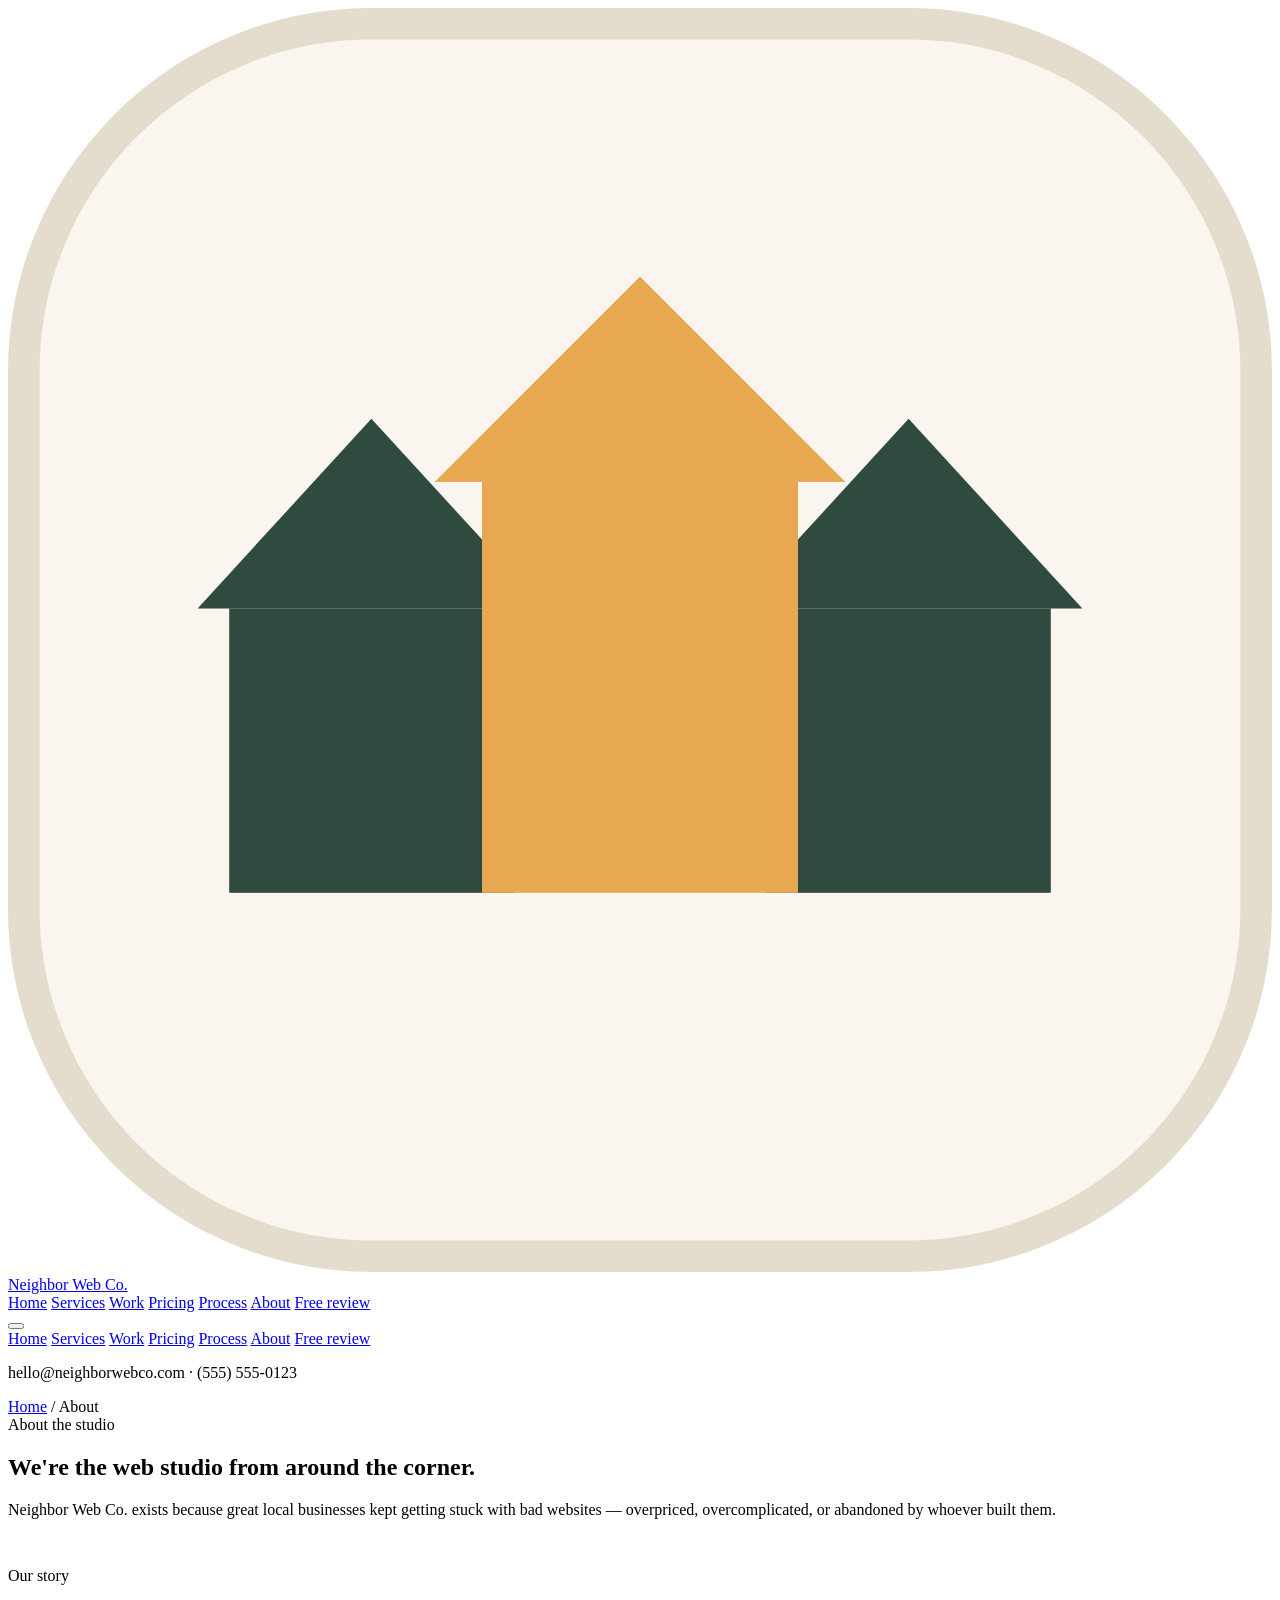
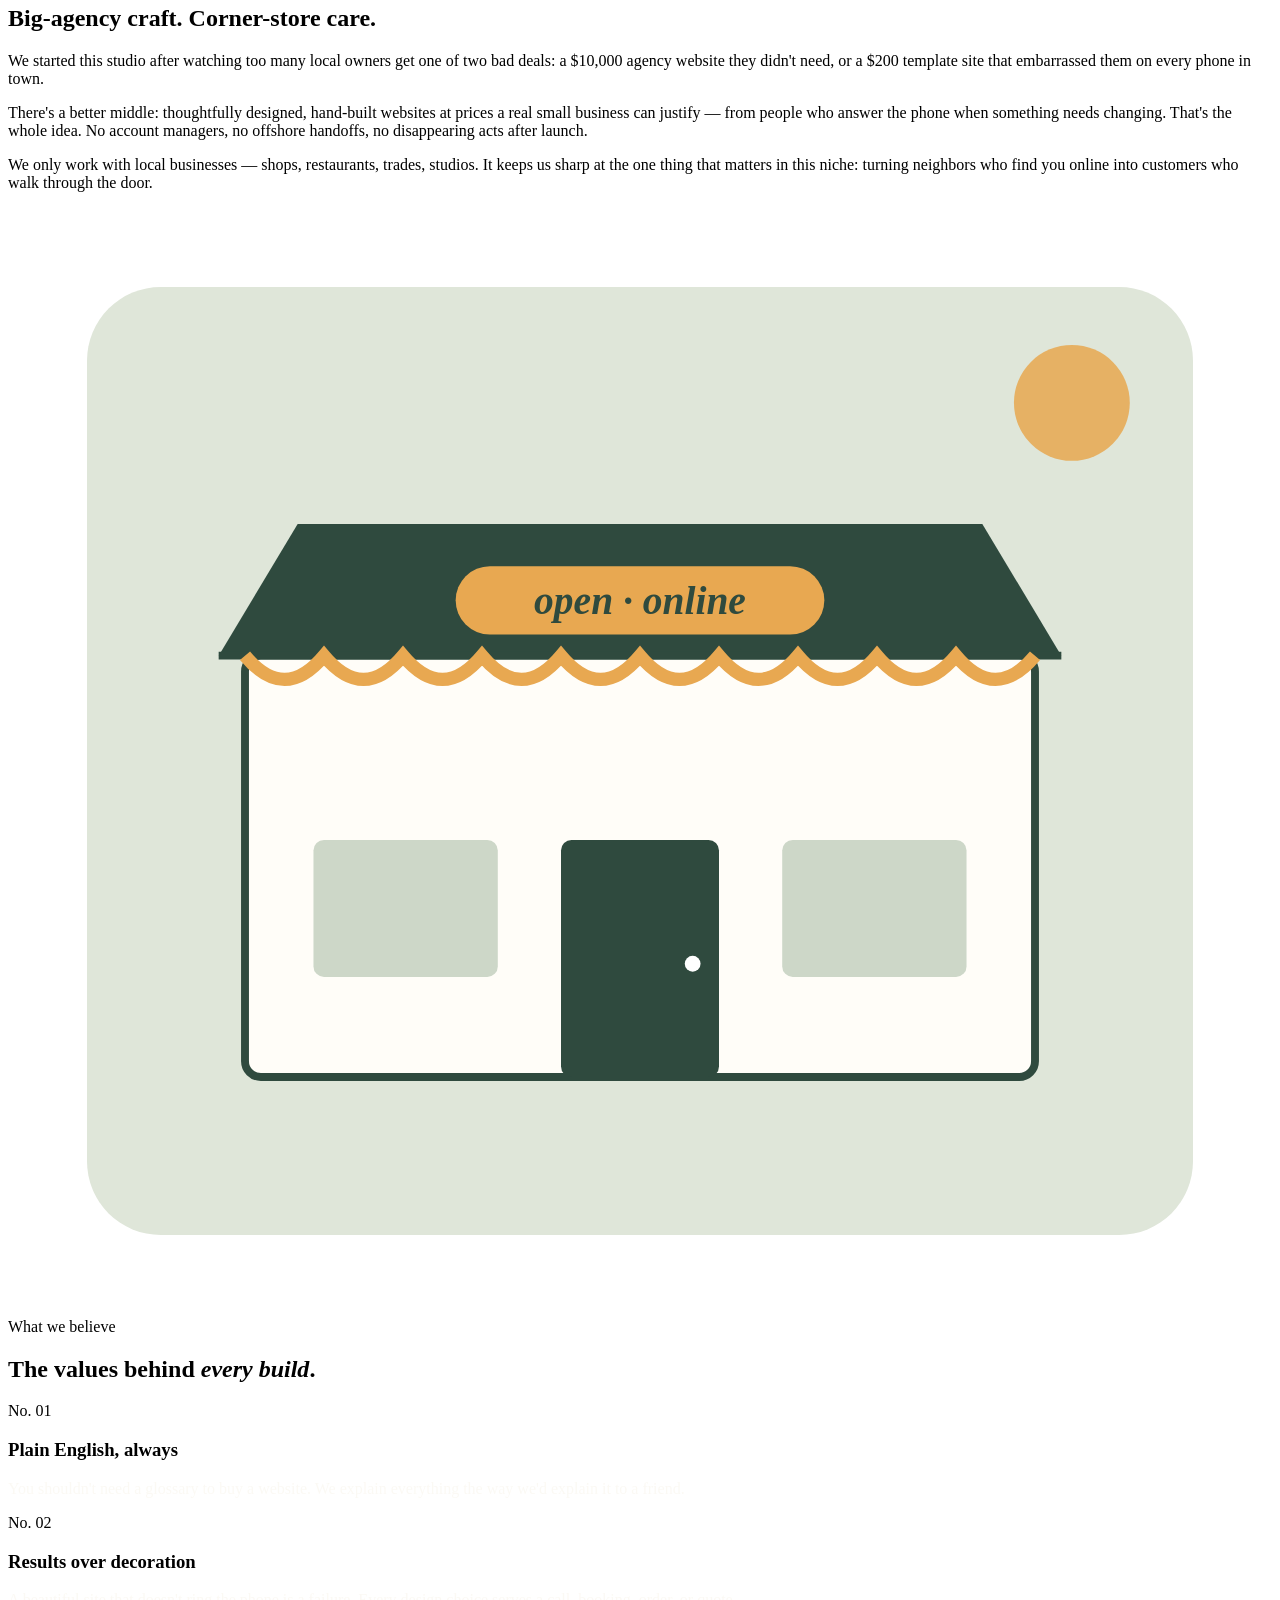
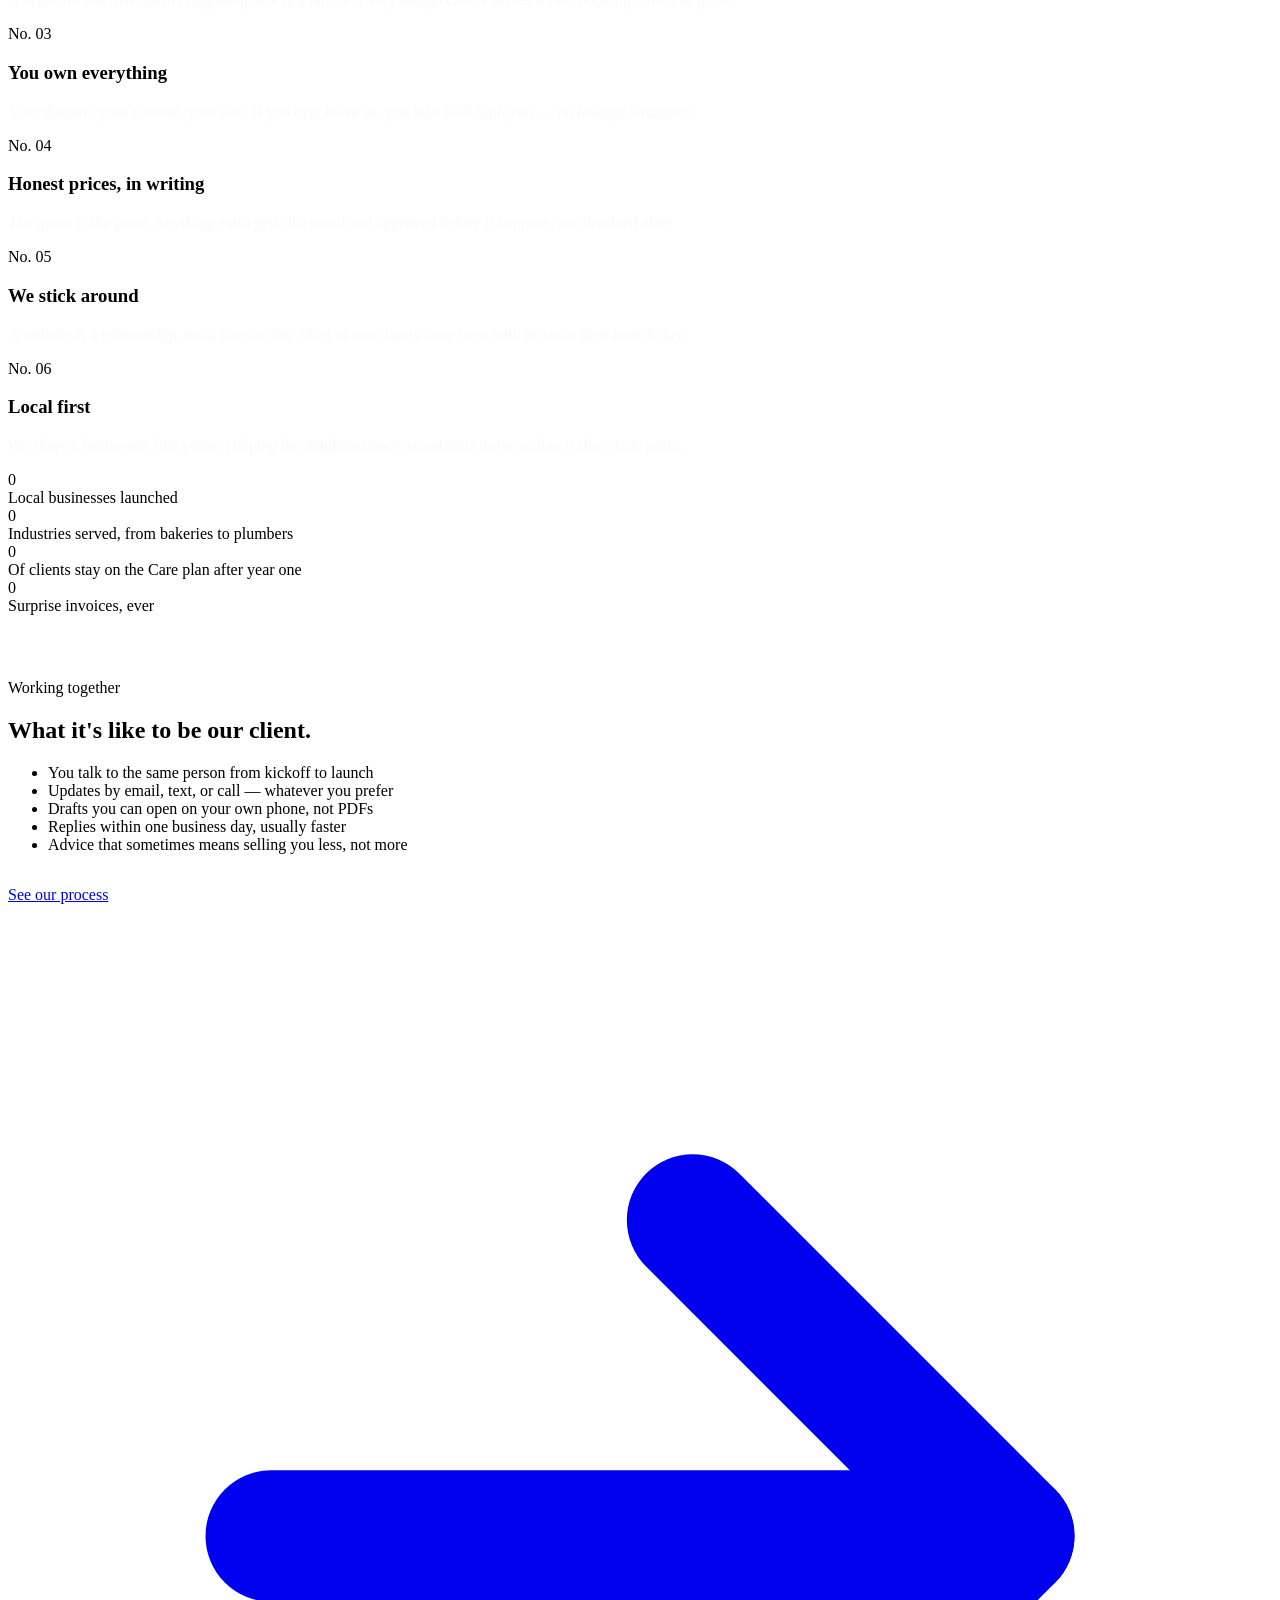
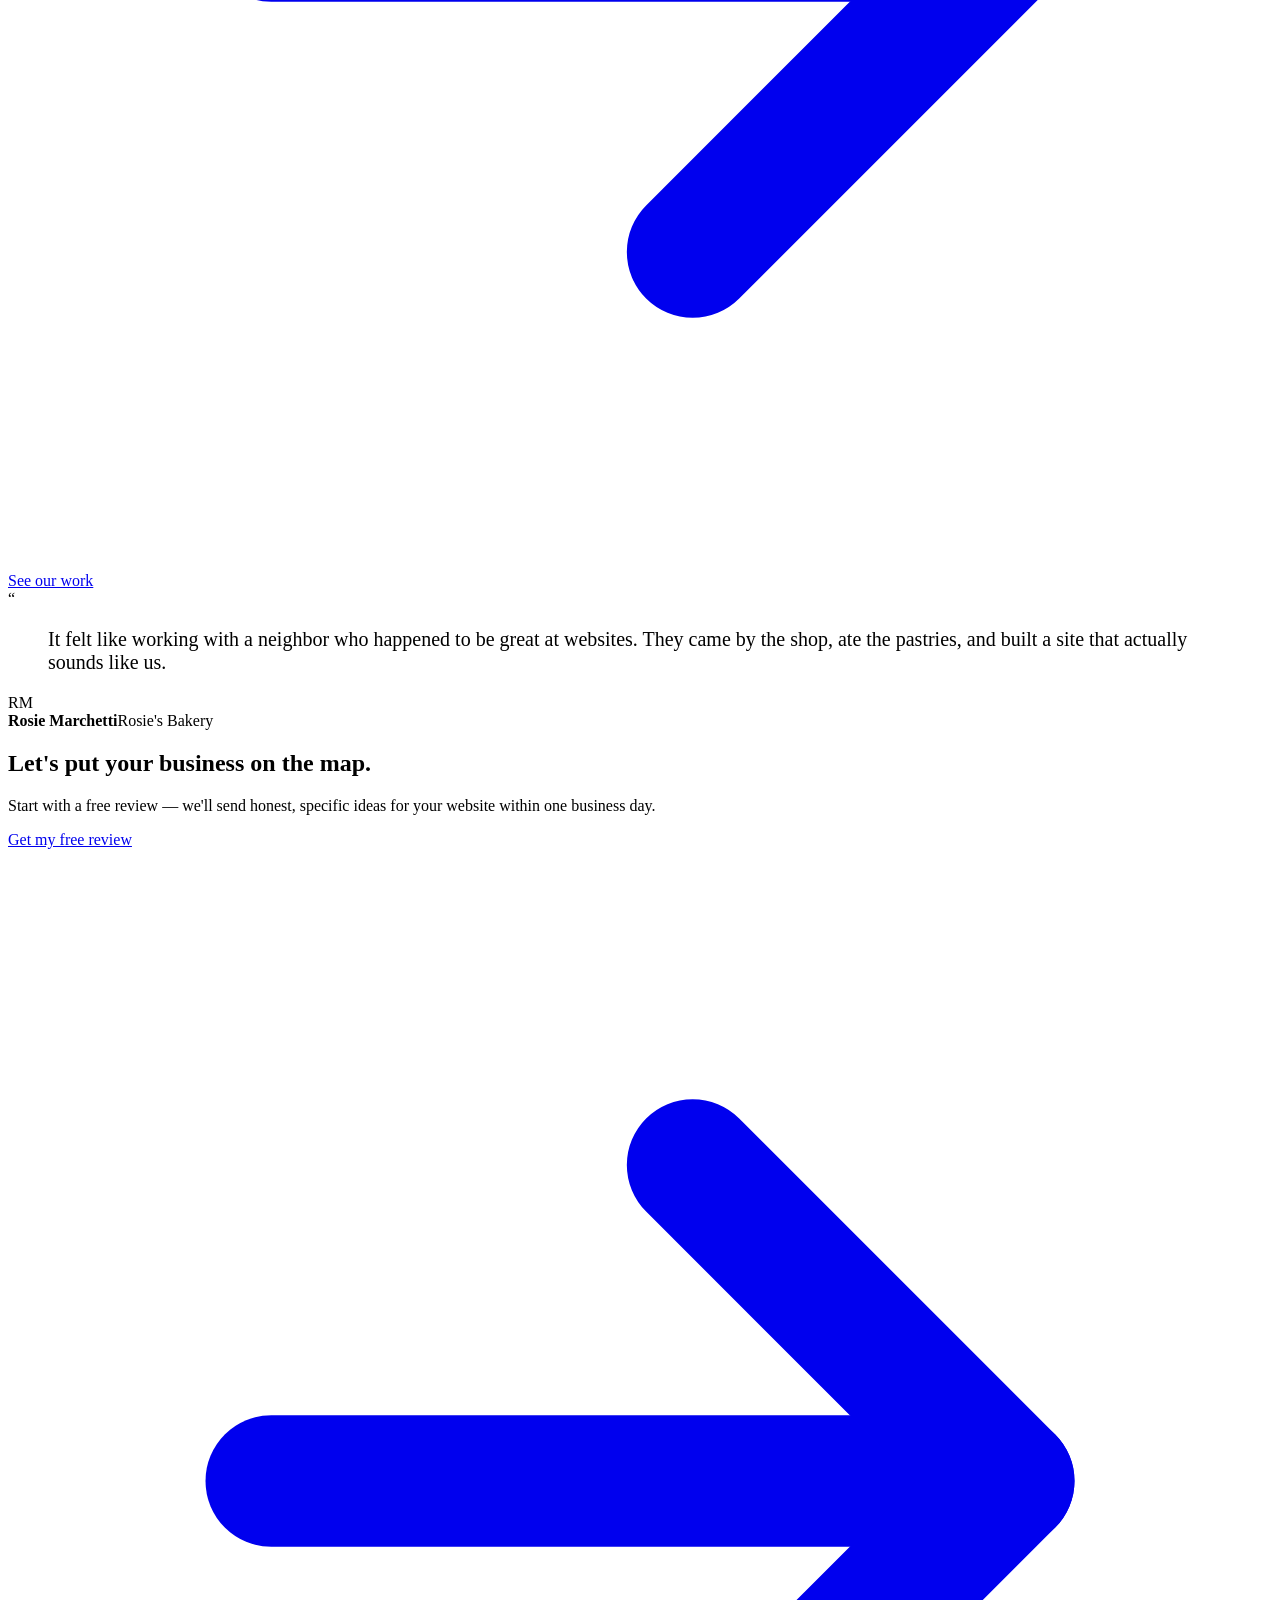
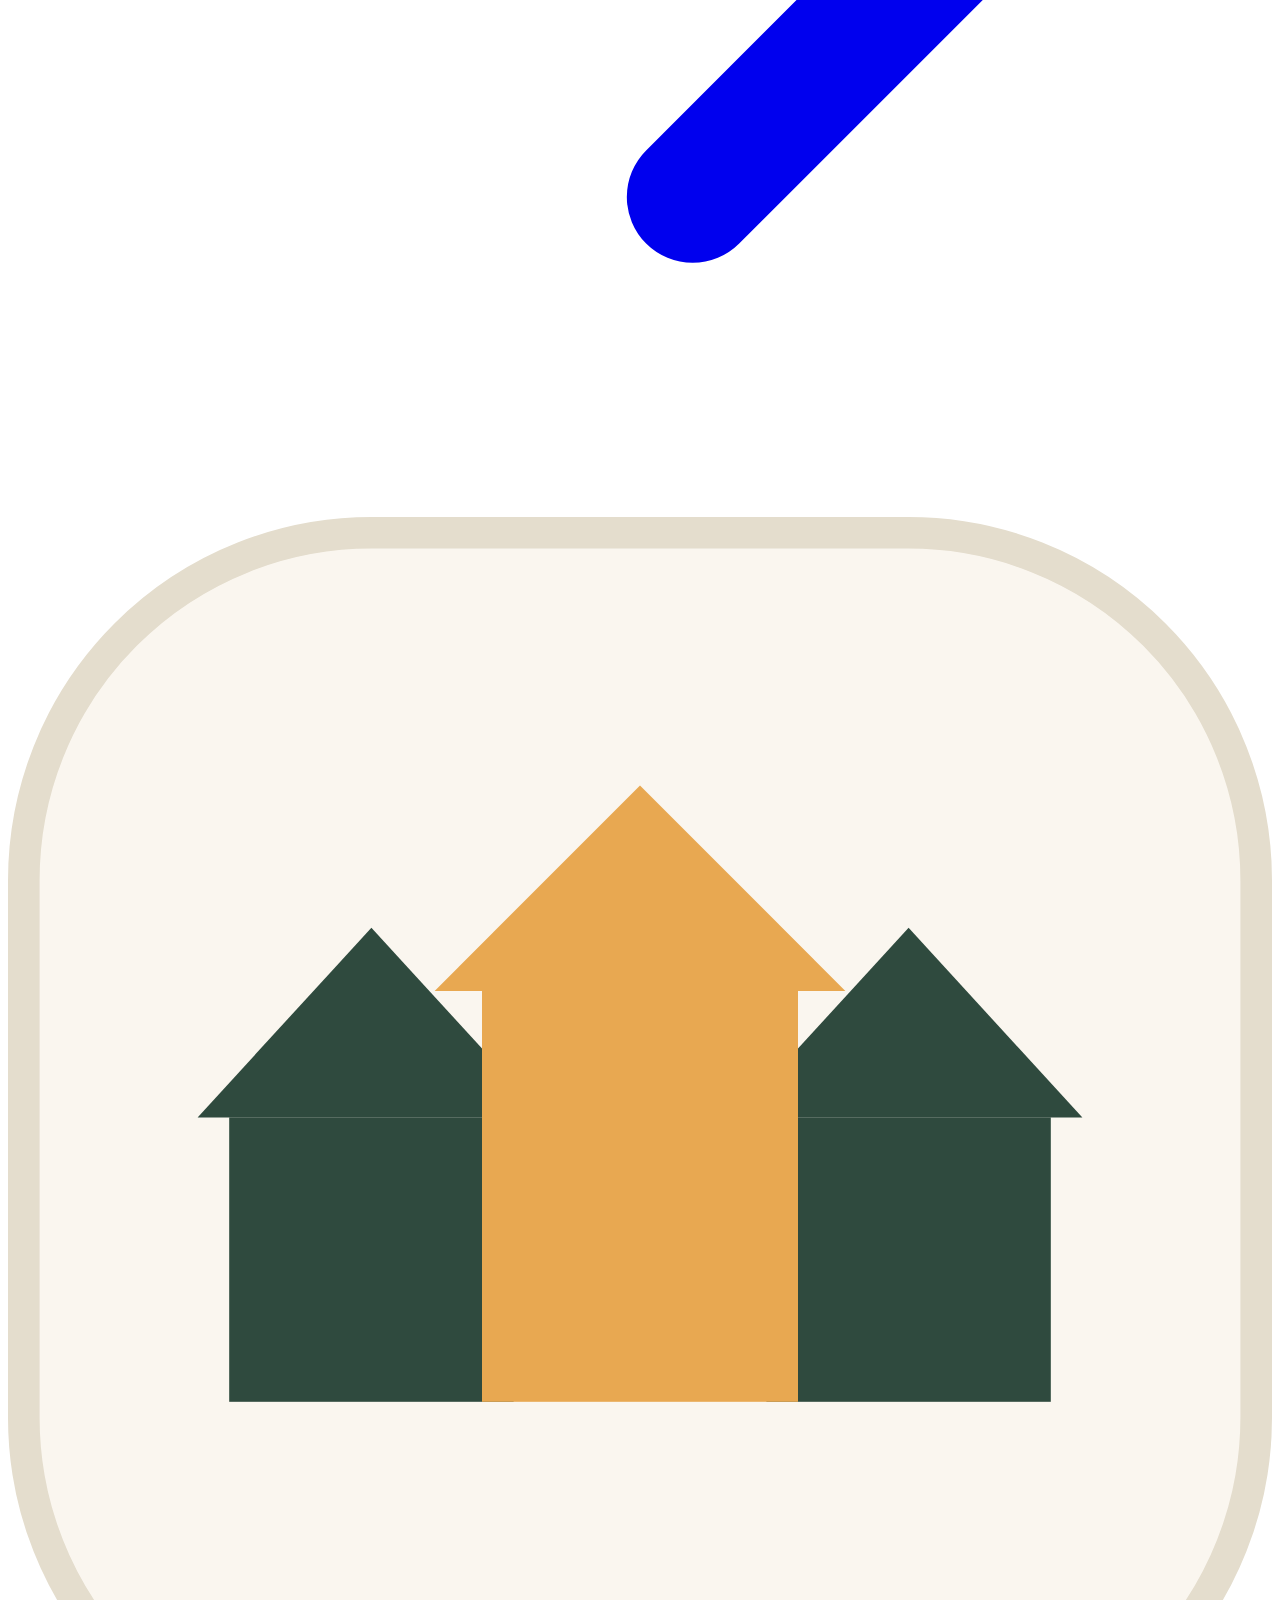
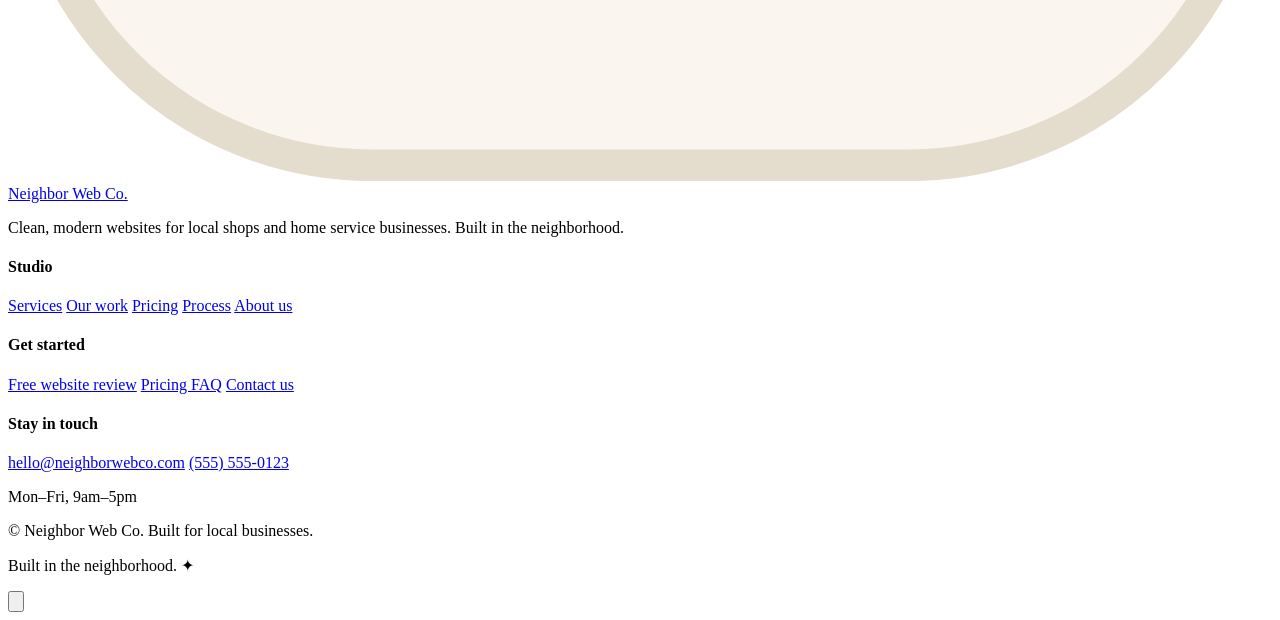
==== about.html @ a0de5553 "Add files via upload" ====
<!DOCTYPE html>
<html lang="en">
<head>
  <meta charset="UTF-8" />
  <meta name="viewport" content="width=device-width, initial-scale=1.0" />
  <title>About — Neighbor Web Co. | A Small Studio for Local Business</title>
  <meta name="description" content="Neighbor Web Co. is a small web studio that builds websites exclusively for local businesses. Meet the studio and the values behind the work." />
  <link rel="canonical" href="https://neighborwebco.com/about" />

  <link rel="preconnect" href="https://fonts.googleapis.com" />
  <link rel="preconnect" href="https://fonts.gstatic.com" crossorigin />
  <link href="https://fonts.googleapis.com/css2?family=Fraunces:ital,opsz,wght@0,9..144,400..700;1,9..144,400..700&family=Inter:wght@400;500;600;700&display=swap" rel="stylesheet" />
  <link rel="stylesheet" href="css/styles.css" />
  <link rel="icon" href="data:image/svg+xml,%3Csvg xmlns='http://www.w3.org/2000/svg' viewBox='0 0 32 32'%3E%3Crect width='32' height='32' rx='8' fill='%23425c50'/%3E%3Cpath d='M8 20 L8 14 L12 11 L16 14 L16 20 Z M16 20 L16 12 L20 9 L24 12 L24 20 Z' fill='none' stroke='%23faf6ef' stroke-width='1.8' stroke-linejoin='round'/%3E%3C/svg%3E" />
</head>
<body>
  <div class="progress-bar" id="progressBar" aria-hidden="true"></div>

  <header class="site-header" id="siteHeader">
    <div class="container nav-inner">
      <a href="index.html" class="brand" aria-label="Neighbor Web Co. home">
        <span class="brand-mark" aria-hidden="true"><svg viewBox="0 0 40 40" xmlns="http://www.w3.org/2000/svg"><rect x="0.5" y="0.5" width="39" height="39" rx="11" fill="#faf6ef" stroke="#e4ddcd"/><path d="M6 19 L11.5 13 L17 19 Z" fill="#2f4a3e"/><rect x="7" y="19" width="9" height="9" fill="#2f4a3e"/><path d="M23 19 L28.5 13 L34 19 Z" fill="#2f4a3e"/><rect x="24" y="19" width="9" height="9" fill="#2f4a3e"/><path d="M13.5 15 L20 8.5 L26.5 15 Z" fill="#e8a851"/><rect x="15" y="15" width="10" height="13" fill="#e8a851"/></svg></span>
        <span class="brand-name">Neighbor Web Co.</span>
      </a>
      <nav class="primary-nav" aria-label="Primary">
        <a href="index.html">Home</a>
        <a href="services.html">Services</a>
        <a href="work.html">Work</a>
        <a href="pricing.html">Pricing</a>
        <a href="process.html">Process</a>
        <a href="about.html" aria-current="page">About</a>
        <a href="contact.html" class="nav-cta">Free review</a>
      </nav>
      <button class="nav-toggle" id="navToggle" aria-expanded="false" aria-controls="mobileMenu" aria-label="Open menu">
        <span></span><span></span><span></span>
      </button>
    </div>
  </header>
  <div class="mobile-menu" id="mobileMenu">
    <a href="index.html">Home</a>
    <a href="services.html">Services</a>
    <a href="work.html">Work</a>
    <a href="pricing.html">Pricing</a>
    <a href="process.html">Process</a>
    <a href="about.html" aria-current="page">About</a>
    <a href="contact.html">Free review</a>
    <p class="menu-contact">hello@neighborwebco.com · (555) 555-0123</p>
  </div>

  <main>
    <section class="page-hero">
      <div class="hero-bg" aria-hidden="true">
        <div class="hero-blob hero-blob-1"></div>
        <div class="hero-blob hero-blob-2"></div>
      </div>
      <div class="container">
        <nav class="breadcrumb" aria-label="Breadcrumb"><a href="index.html">Home</a> <span>/</span> <span>About</span></nav>
        <span class="eyebrow"><span class="dot"></span> About the studio</span>
        <h1>We're the web studio <span class="accent-text">from around the corner</span>.</h1>
        <p class="lede">Neighbor Web Co. exists because great local businesses kept getting stuck with bad websites — overpriced, overcomplicated, or abandoned by whoever built them.</p>
      </div>
    </section>

    <!-- ===================== STORY ===================== -->
    <section class="section" style="padding-top: 2rem;">
      <div class="container split">
        <div data-reveal="left">
          <span class="eyebrow">Our story</span>
          <h2>Big-agency craft. <span class="accent-text">Corner-store care.</span></h2>
          <p class="lede" style="margin-top: 1rem;">We started this studio after watching too many local owners get one of two bad deals: a $10,000 agency website they didn't need, or a $200 template site that embarrassed them on every phone in town.</p>
          <p style="margin-top: 1rem; color: var(--ink-soft);">There's a better middle: thoughtfully designed, hand-built websites at prices a real small business can justify — from people who answer the phone when something needs changing. That's the whole idea. No account managers, no offshore handoffs, no disappearing acts after launch.</p>
          <p style="margin-top: 1rem; color: var(--ink-soft);">We only work with local businesses — shops, restaurants, trades, studios. It keeps us sharp at the one thing that matters in this niche: turning neighbors who find you online into customers who walk through the door.</p>
        </div>
        <div class="split-visual plain" data-reveal="right" aria-hidden="true">
          <svg viewBox="0 0 480 420" xmlns="http://www.w3.org/2000/svg">
            <rect x="30" y="30" width="420" height="360" rx="28" fill="#dfe6d9"/>
            <!-- storefront -->
            <rect x="90" y="170" width="300" height="160" rx="6" fill="#fffdf8" stroke="#2f4a3e" stroke-width="3"/>
            <path d="M80 170 L110 120 L370 120 L400 170 Z" fill="#2f4a3e"/>
            <path d="M80 170 L400 170" stroke="#2f4a3e" stroke-width="3"/>
            <!-- awning scallops -->
            <path d="M90 170 q15 18 30 0 q15 18 30 0 q15 18 30 0 q15 18 30 0 q15 18 30 0 q15 18 30 0 q15 18 30 0 q15 18 30 0 q15 18 30 0 q15 18 30 0" fill="none" stroke="#e8a851" stroke-width="5"/>
            <!-- door + windows -->
            <rect x="210" y="240" width="60" height="90" rx="4" fill="#2f4a3e"/>
            <circle cx="260" cy="287" r="3" fill="#ffffff"/>
            <rect x="116" y="240" width="70" height="52" rx="4" fill="#cdd7c8"/>
            <rect x="294" y="240" width="70" height="52" rx="4" fill="#cdd7c8"/>
            <!-- sign -->
            <rect x="170" y="136" width="140" height="26" rx="13" fill="#e8a851"/>
            <text x="240" y="154" text-anchor="middle" font-family="Georgia" font-style="italic" font-weight="600" font-size="15" fill="#2f4a3e">open · online</text>
            <circle cx="404" cy="74" r="22" fill="#e8a851" opacity="0.85"/>
          </svg>
        </div>
      </div>
    </section>

    <!-- ===================== VALUES ===================== -->
    <section class="section section-dark">
      <div class="container">
        <div class="section-head" data-reveal>
          <span class="eyebrow">What we believe</span>
          <h2>The values behind <span style="color: var(--amber); font-style: italic;">every build</span>.</h2>
        </div>
        <div class="values-grid" data-reveal-stagger>
          <article class="value-card" style="background: var(--green-900); border-color: var(--green-700);">
            <div class="value-num">No. 01</div>
            <h3 style="color: var(--cream);">Plain English, always</h3>
            <p style="color: rgba(250,246,239,0.7);">You shouldn't need a glossary to buy a website. We explain everything the way we'd explain it to a friend.</p>
          </article>
          <article class="value-card" style="background: var(--green-900); border-color: var(--green-700);">
            <div class="value-num">No. 02</div>
            <h3 style="color: var(--cream);">Results over decoration</h3>
            <p style="color: rgba(250,246,239,0.7);">A beautiful site that doesn't ring the phone is a failure. Every design choice serves a call, booking, order, or quote.</p>
          </article>
          <article class="value-card" style="background: var(--green-900); border-color: var(--green-700);">
            <div class="value-num">No. 03</div>
            <h3 style="color: var(--cream);">You own everything</h3>
            <p style="color: rgba(250,246,239,0.7);">Your domain, your content, your site. If you ever leave us, you take it all with you — no hostage situations.</p>
          </article>
          <article class="value-card" style="background: var(--green-900); border-color: var(--green-700);">
            <div class="value-num">No. 04</div>
            <h3 style="color: var(--cream);">Honest prices, in writing</h3>
            <p style="color: rgba(250,246,239,0.7);">The quote is the price. Anything extra gets discussed and approved before it happens, not invoiced after.</p>
          </article>
          <article class="value-card" style="background: var(--green-900); border-color: var(--green-700);">
            <div class="value-num">No. 05</div>
            <h3 style="color: var(--cream);">We stick around</h3>
            <p style="color: rgba(250,246,239,0.7);">A website is a relationship, not a transaction. Most of our clients have been with us since their launch day.</p>
          </article>
          <article class="value-card" style="background: var(--green-900); border-color: var(--green-700);">
            <div class="value-num">No. 06</div>
            <h3 style="color: var(--cream);">Local first</h3>
            <p style="color: rgba(250,246,239,0.7);">We shop at businesses like yours. Helping the neighborhood's storefronts thrive online is the whole point.</p>
          </article>
        </div>
      </div>
    </section>

    <!-- ===================== STATS ===================== -->
    <section class="section">
      <div class="container">
        <div class="stats-grid" data-reveal-stagger>
          <div class="stat">
            <div class="stat-num" style="color: var(--green-700);"><span data-count="60" data-suffix="+">0</span></div>
            <div class="stat-label" style="color: var(--ink-soft);">Local businesses launched</div>
          </div>
          <div class="stat">
            <div class="stat-num" style="color: var(--green-700);"><span data-count="12" data-suffix="">0</span></div>
            <div class="stat-label" style="color: var(--ink-soft);">Industries served, from bakeries to plumbers</div>
          </div>
          <div class="stat">
            <div class="stat-num" style="color: var(--green-700);"><span data-count="93" data-suffix="%">0</span></div>
            <div class="stat-label" style="color: var(--ink-soft);">Of clients stay on the Care plan after year one</div>
          </div>
          <div class="stat">
            <div class="stat-num" style="color: var(--green-700);"><span data-count="0" data-suffix="">0</span></div>
            <div class="stat-label" style="color: var(--ink-soft);">Surprise invoices, ever</div>
          </div>
        </div>
      </div>
    </section>

    <!-- ===================== HOW WE WORK ===================== -->
    <section class="section" style="background: var(--cream); padding-top: 4rem;">
      <div class="container split">
        <div data-reveal="left">
          <span class="eyebrow">Working together</span>
          <h2>What it's like to be <span class="accent-text">our client</span>.</h2>
          <ul class="checklist">
            <li><span class="check" aria-hidden="true"></span>You talk to the same person from kickoff to launch</li>
            <li><span class="check" aria-hidden="true"></span>Updates by email, text, or call — whatever you prefer</li>
            <li><span class="check" aria-hidden="true"></span>Drafts you can open on your own phone, not PDFs</li>
            <li><span class="check" aria-hidden="true"></span>Replies within one business day, usually faster</li>
            <li><span class="check" aria-hidden="true"></span>Advice that sometimes means selling you less, not more</li>
          </ul>
          <div class="cta-row" style="margin-top: 2rem;">
            <a href="process.html" class="btn btn-secondary">See our process
              <svg viewBox="0 0 24 24" fill="none" stroke="currentColor" stroke-width="2.5" stroke-linecap="round" stroke-linejoin="round"><path d="M5 12h14"/><path d="m13 6 6 6-6 6"/></svg>
            </a>
            <a href="work.html" class="btn btn-primary">See our work</a>
          </div>
        </div>
        <div data-reveal="right">
          <div class="testimonial-card" style="text-align: left;">
            <span class="quote-mark" aria-hidden="true">&ldquo;</span>
            <blockquote style="font-size: 1.25rem;">It felt like working with a neighbor who happened to be great at websites. They came by the shop, ate the pastries, and built a site that actually sounds like us.</blockquote>
            <div class="attrib" style="justify-content: flex-start;">
              <span class="avatar" style="background: var(--terracotta);">RM</span>
              <div class="who"><strong>Rosie Marchetti</strong><span>Rosie's Bakery</span></div>
            </div>
          </div>
        </div>
      </div>
    </section>

    <section class="section">
      <div class="container">
        <div class="cta-band" data-reveal>
          <h2>Let's put your business on the map.</h2>
          <p>Start with a free review — we'll send honest, specific ideas for your website within one business day.</p>
          <div class="cta-row">
            <a href="contact.html" class="btn btn-amber">Get my free review
              <svg viewBox="0 0 24 24" fill="none" stroke="currentColor" stroke-width="2.5" stroke-linecap="round" stroke-linejoin="round"><path d="M5 12h14"/><path d="m13 6 6 6-6 6"/></svg>
            </a>
          </div>
        </div>
      </div>
    </section>
  </main>

  <footer class="site-footer">
    <div class="container footer-grid">
      <div class="footer-brand">
        <a href="index.html" class="brand" aria-label="Neighbor Web Co. home">
          <span class="brand-mark" aria-hidden="true"><svg viewBox="0 0 40 40" xmlns="http://www.w3.org/2000/svg"><rect x="0.5" y="0.5" width="39" height="39" rx="11" fill="#faf6ef" stroke="#e4ddcd"/><path d="M6 19 L11.5 13 L17 19 Z" fill="#2f4a3e"/><rect x="7" y="19" width="9" height="9" fill="#2f4a3e"/><path d="M23 19 L28.5 13 L34 19 Z" fill="#2f4a3e"/><rect x="24" y="19" width="9" height="9" fill="#2f4a3e"/><path d="M13.5 15 L20 8.5 L26.5 15 Z" fill="#e8a851"/><rect x="15" y="15" width="10" height="13" fill="#e8a851"/></svg></span>
          <span class="brand-name">Neighbor Web Co.</span>
        </a>
        <p class="footer-desc">Clean, modern websites for local shops and home service businesses. Built in the neighborhood.</p>
      </div>
      <div class="footer-col">
        <h4>Studio</h4>
        <a href="services.html">Services</a>
        <a href="work.html">Our work</a>
        <a href="pricing.html">Pricing</a>
        <a href="process.html">Process</a>
        <a href="about.html">About us</a>
      </div>
      <div class="footer-col">
        <h4>Get started</h4>
        <a href="contact.html">Free website review</a>
        <a href="pricing.html#faq">Pricing FAQ</a>
        <a href="contact.html">Contact us</a>
      </div>
      <div class="footer-col">
        <h4>Stay in touch</h4>
        <a href="mailto:hello@neighborwebco.com">hello@neighborwebco.com</a>
        <a href="tel:+15555550123">(555) 555-0123</a>
        <p class="footer-tiny">Mon–Fri, 9am–5pm</p>
      </div>
    </div>
    <div class="container footer-bottom">
      <p>&copy; <span data-year></span> Neighbor Web Co. Built for local businesses.</p>
      <p>Built in the neighborhood. ✦</p>
    </div>
  </footer>

  <button class="back-to-top" id="backToTop" aria-label="Back to top">
    <svg viewBox="0 0 24 24" fill="none" stroke="currentColor" stroke-width="2.5" stroke-linecap="round" stroke-linejoin="round"><path d="M12 19V5"/><path d="m5 12 7-7 7 7"/></svg>
  </button>

  <script src="js/main.js" defer></script>
</body>
</html>
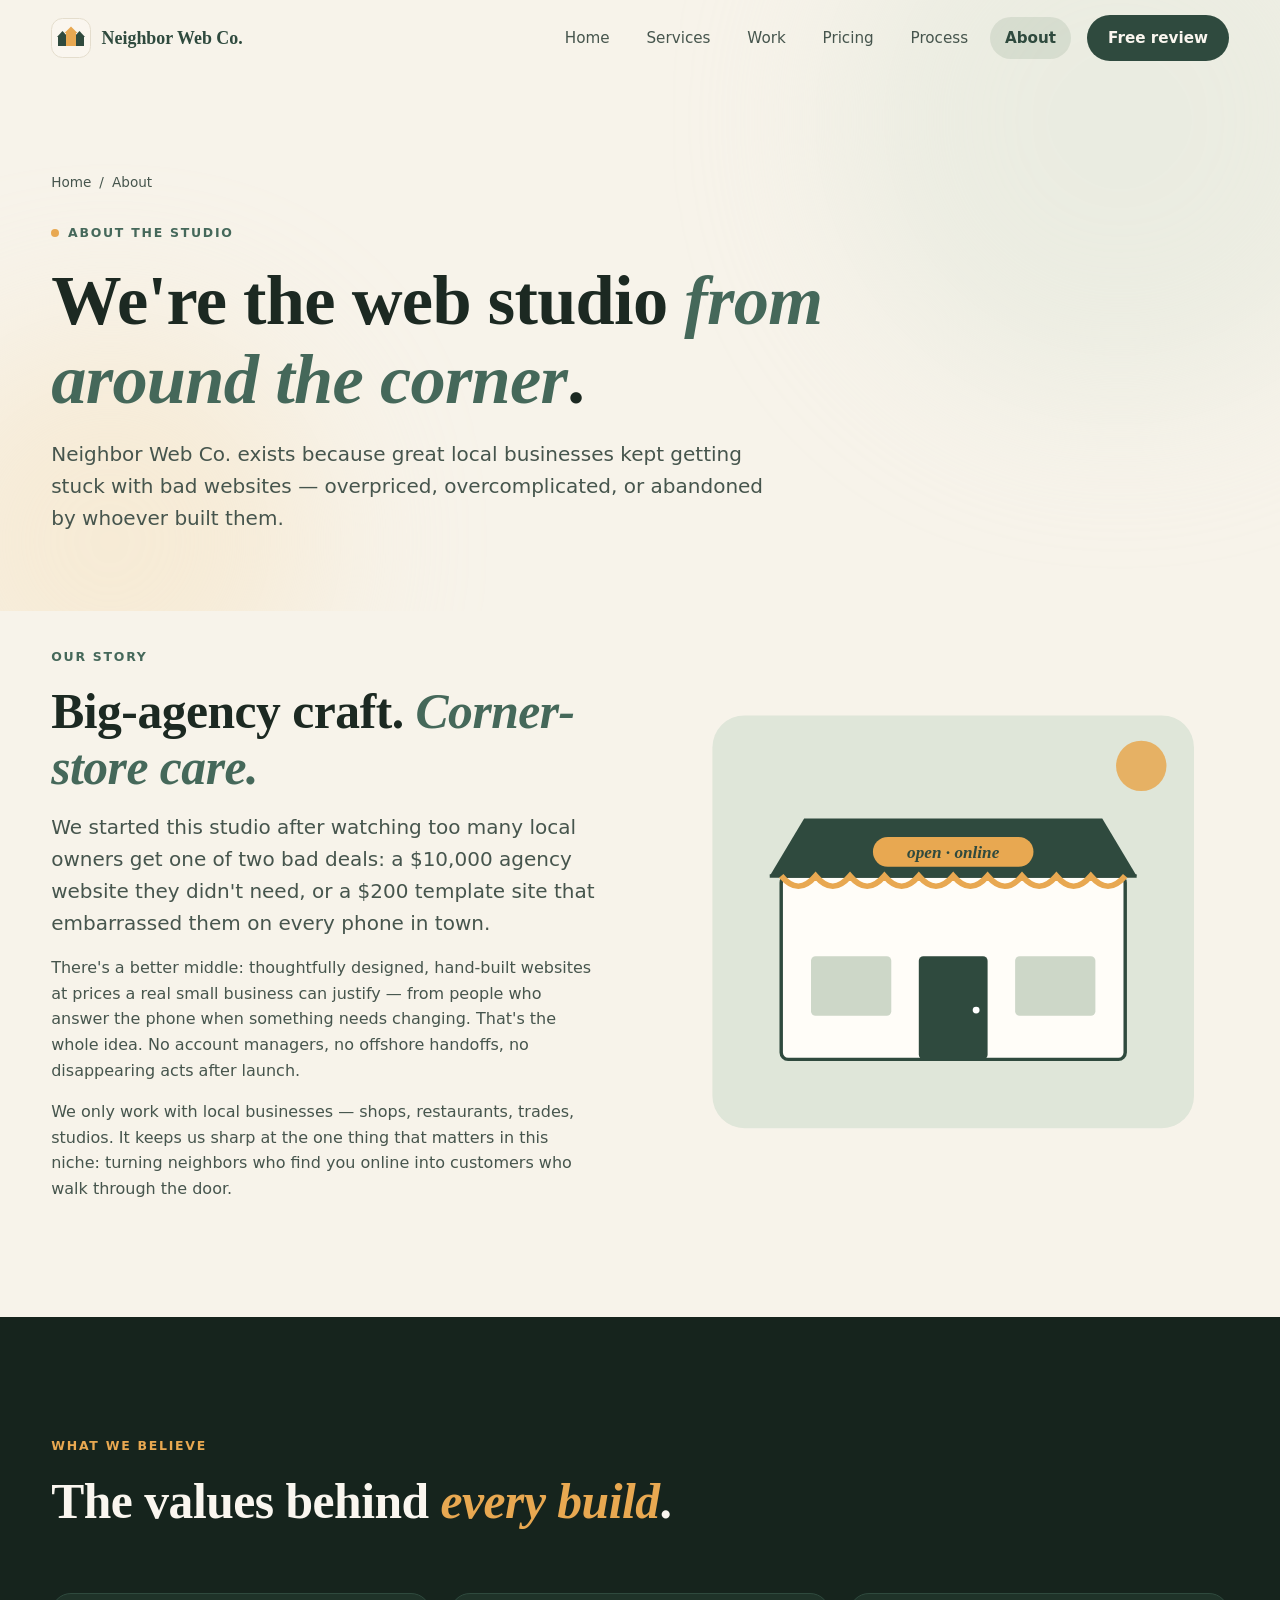
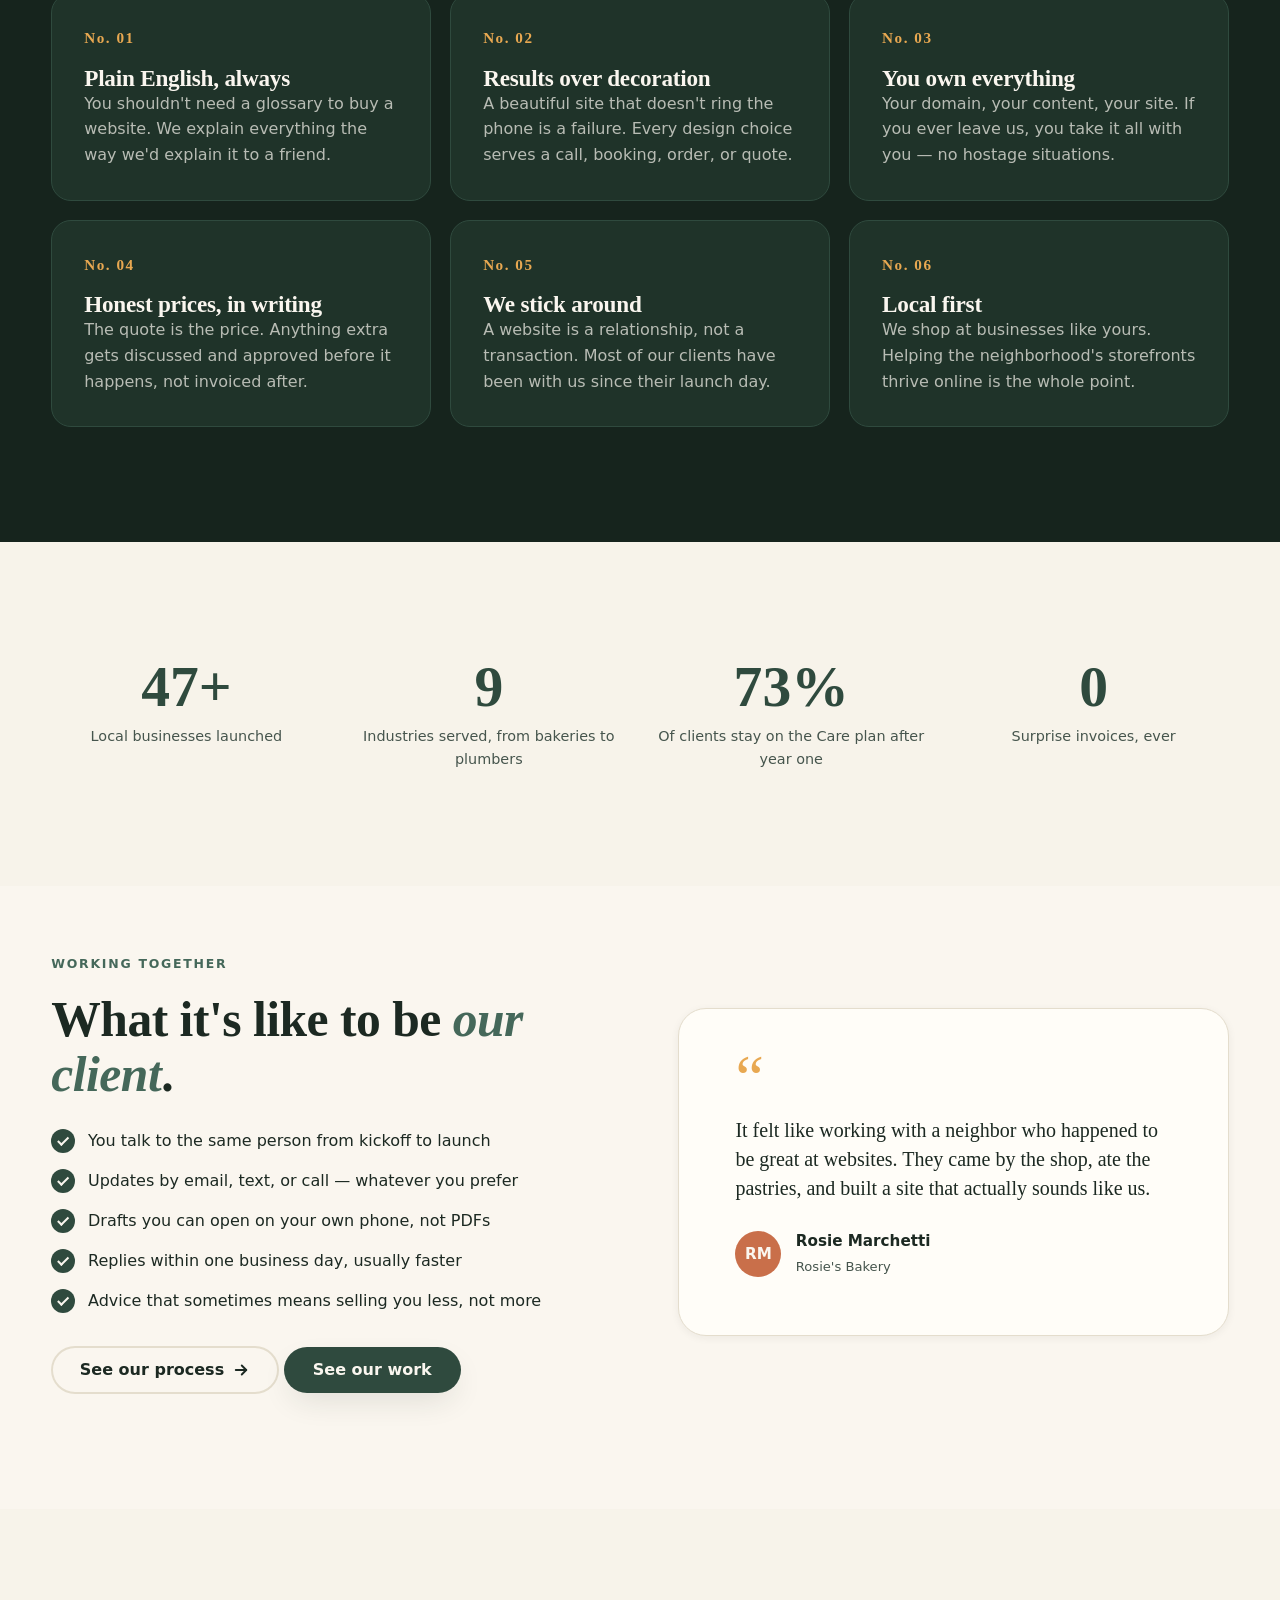
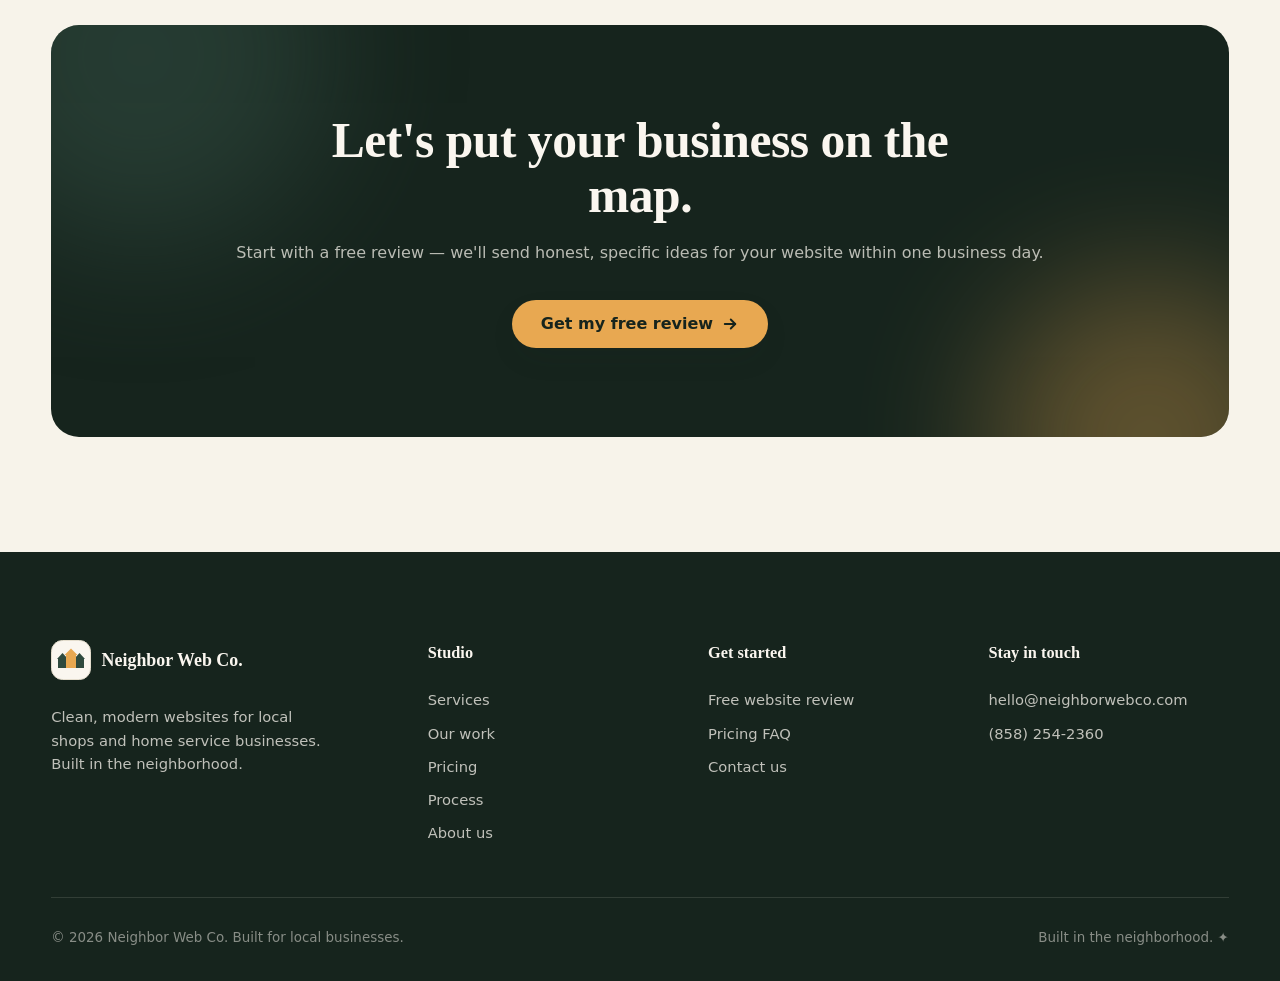
==== commit 14b828bc: "Footer Edits" ====
--- a/about.html
+++ b/about.html
@@ -44,7 +44,7 @@
     <a href="process.html">Process</a>
     <a href="about.html" aria-current="page">About</a>
     <a href="contact.html">Free review</a>
-    <p class="menu-contact">hello@neighborwebco.com · (555) 555-0123</p>
+    <p class="menu-contact">hello@neighborwebco.com · (858) 254-2360</p>
   </div>
 
   <main>
@@ -234,8 +234,8 @@
       <div class="footer-col">
         <h4>Stay in touch</h4>
         <a href="mailto:hello@neighborwebco.com">hello@neighborwebco.com</a>
-        <a href="tel:+15555550123">(555) 555-0123</a>
-        <p class="footer-tiny">Mon–Fri, 9am–5pm</p>
+        <a href="tel:+18582542360">(858) 254-2360</a>
+        
       </div>
     </div>
     <div class="container footer-bottom">
--- a/css/styles.css
+++ b/css/styles.css
@@ -0,0 +1,736 @@
+/* ============================================================
+   NEIGHBOR WEB CO. — v2 Design System
+   Fonts: Fraunces (display) + Inter (body)
+   ============================================================ */
+
+/* ---------- Reset ---------- */
+*, *::before, *::after { box-sizing: border-box; margin: 0; padding: 0; }
+html { scroll-behavior: smooth; }
+body {
+  font-family: "Inter", system-ui, -apple-system, sans-serif;
+  font-size: 16px;
+  line-height: 1.6;
+  color: var(--ink);
+  background: var(--paper);
+  -webkit-font-smoothing: antialiased;
+  overflow-x: hidden;
+}
+img, svg { display: block; max-width: 100%; }
+a { color: inherit; text-decoration: none; }
+ul, ol { list-style: none; }
+button { font: inherit; cursor: pointer; border: none; background: none; color: inherit; }
+fieldset { border: none; min-width: 0; }
+input, textarea, select { font: inherit; color: inherit; }
+
+/* ---------- Tokens ---------- */
+:root {
+  --ink: #1c2922;
+  --ink-soft: #46554d;
+  --paper: #f7f3ea;
+  --surface: #fffdf8;
+  --line: #e4ddcd;
+
+  --green-950: #16241d;
+  --green-900: #1f3329;
+  --green-700: #2f4a3e;
+  --green-500: #45685a;
+  --sage: #7d9479;
+  --sage-soft: #dfe6d9;
+
+  --amber: #e8a851;
+  --amber-soft: #f6e3c2;
+  --terracotta: #c96f4a;
+  --terracotta-soft: #f2d8cb;
+  --cream: #faf6ef;
+
+  --radius-sm: 12px;
+  --radius-md: 20px;
+  --radius-lg: 28px;
+  --radius-pill: 999px;
+
+  --shadow-sm: 0 2px 8px rgba(28, 41, 34, 0.06);
+  --shadow-md: 0 12px 32px -8px rgba(28, 41, 34, 0.14);
+  --shadow-lg: 0 24px 64px -16px rgba(28, 41, 34, 0.22);
+
+  --font-display: "Fraunces", Georgia, serif;
+  --ease-spring: cubic-bezier(0.22, 1, 0.36, 1);
+  --header-h: 76px;
+}
+
+::selection { background: var(--amber); color: var(--green-950); }
+
+/* ---------- Typography ---------- */
+h1, h2, h3, .display {
+  font-family: var(--font-display);
+  font-weight: 600;
+  line-height: 1.12;
+  letter-spacing: -0.01em;
+  color: var(--ink);
+}
+h1 { font-size: clamp(2.6rem, 6vw, 4.4rem); }
+h2 { font-size: clamp(2rem, 4.2vw, 3.1rem); }
+h3 { font-size: clamp(1.2rem, 2vw, 1.45rem); }
+.lede { font-size: clamp(1.05rem, 1.6vw, 1.25rem); color: var(--ink-soft); max-width: 56ch; }
+
+.accent-text { color: var(--green-500); font-style: italic; }
+.accent-underline {
+  position: relative; white-space: nowrap;
+}
+.accent-underline::after {
+  content: ""; position: absolute; left: 0; right: 0; bottom: 0.04em; height: 0.32em;
+  background: var(--amber); opacity: 0.45; z-index: -1; border-radius: 4px;
+  transform: scaleX(0); transform-origin: left;
+  animation: underline-in 0.9s var(--ease-spring) 0.5s forwards;
+}
+@keyframes underline-in { to { transform: scaleX(1); } }
+
+.eyebrow {
+  display: inline-flex; align-items: center; gap: 0.55rem;
+  font-size: 0.78rem; font-weight: 700; letter-spacing: 0.14em; text-transform: uppercase;
+  color: var(--green-500); margin-bottom: 1.1rem;
+}
+.eyebrow .dot { width: 8px; height: 8px; border-radius: 50%; background: var(--amber); animation: pulse 2.4s ease infinite; }
+@keyframes pulse { 0%,100% { box-shadow: 0 0 0 0 rgba(232,168,81,.5);} 55% { box-shadow: 0 0 0 8px rgba(232,168,81,0);} }
+
+/* ---------- Layout ---------- */
+.container { width: min(1180px, 92vw); margin-inline: auto; }
+.section { padding: clamp(4.5rem, 9vw, 7.5rem) 0; position: relative; }
+.section-head { max-width: 720px; margin-bottom: clamp(2.5rem, 5vw, 4rem); }
+.section-head-center { margin-inline: auto; text-align: center; }
+.section-sub { color: var(--ink-soft); margin-top: 0.9rem; font-size: 1.08rem; }
+
+.section-dark { background: var(--green-950); }
+.section-dark h2, .section-dark h3 { color: var(--cream); }
+.section-dark .section-sub, .section-dark p { color: rgba(250, 246, 239, 0.72); }
+.section-dark .eyebrow { color: var(--amber); }
+
+/* ---------- Buttons ---------- */
+.btn {
+  display: inline-flex; align-items: center; justify-content: center; gap: 0.5rem;
+  padding: 0.95rem 1.8rem; border-radius: var(--radius-pill);
+  font-weight: 600; font-size: 1rem; line-height: 1;
+  transition: transform 0.35s var(--ease-spring), box-shadow 0.35s, background 0.25s, color 0.25s;
+  will-change: transform;
+}
+.btn svg { width: 18px; height: 18px; transition: transform 0.3s var(--ease-spring); }
+.btn:hover svg { transform: translateX(4px); }
+.btn-primary { background: var(--green-700); color: var(--cream); box-shadow: var(--shadow-md); }
+.btn-primary:hover { transform: translateY(-3px); box-shadow: var(--shadow-lg); background: var(--green-900); }
+.btn-amber { background: var(--amber); color: var(--green-950); box-shadow: var(--shadow-md); }
+.btn-amber:hover { transform: translateY(-3px); box-shadow: var(--shadow-lg); }
+.btn-secondary { background: transparent; color: var(--ink); box-shadow: inset 0 0 0 2px var(--line); }
+.btn-secondary:hover { box-shadow: inset 0 0 0 2px var(--green-500); transform: translateY(-3px); }
+.section-dark .btn-secondary { color: var(--cream); box-shadow: inset 0 0 0 2px rgba(250,246,239,0.25); }
+.section-dark .btn-secondary:hover { box-shadow: inset 0 0 0 2px var(--amber); }
+.btn.block { width: 100%; }
+
+/* ---------- Scroll progress ---------- */
+.progress-bar {
+  position: fixed; top: 0; left: 0; height: 3px; width: 100%;
+  transform-origin: left; transform: scaleX(0);
+  background: linear-gradient(90deg, var(--amber), var(--terracotta));
+  z-index: 1001;
+}
+
+/* ---------- Header ---------- */
+.site-header {
+  position: fixed; top: 0; left: 0; right: 0; z-index: 1000;
+  transition: background 0.3s, box-shadow 0.3s, transform 0.4s var(--ease-spring);
+}
+.site-header.scrolled {
+  background: rgba(247, 243, 234, 0.82);
+  backdrop-filter: blur(16px) saturate(160%);
+  -webkit-backdrop-filter: blur(16px) saturate(160%);
+  box-shadow: 0 1px 0 rgba(28,41,34,0.08);
+}
+.site-header.hidden { transform: translateY(-100%); }
+.nav-inner { display: flex; align-items: center; justify-content: space-between; height: var(--header-h); }
+
+.brand { display: inline-flex; align-items: center; gap: 0.65rem; font-family: var(--font-display); font-weight: 700; font-size: 1.12rem; color: var(--green-700); }
+.brand-mark { display: grid; place-items: center; width: 40px; height: 40px; transition: transform 0.4s var(--ease-spring); }
+.brand-mark svg { width: 40px; height: 40px; }
+.brand:hover .brand-mark { transform: rotate(-8deg) scale(1.06); }
+
+.primary-nav { display: flex; align-items: center; gap: 0.4rem; }
+.primary-nav > a {
+  position: relative; padding: 0.55rem 0.95rem; border-radius: var(--radius-pill);
+  font-weight: 500; font-size: 0.95rem; color: var(--ink-soft);
+  transition: color 0.2s, background 0.2s;
+}
+.primary-nav > a:hover { color: var(--ink); background: rgba(125, 148, 121, 0.14); }
+.primary-nav > a[aria-current="page"] { color: var(--green-700); font-weight: 600; background: rgba(125, 148, 121, 0.18); }
+.primary-nav .nav-cta {
+  margin-left: 0.6rem; background: var(--green-700); color: var(--cream) !important; font-weight: 600;
+  padding: 0.65rem 1.3rem;
+}
+.primary-nav .nav-cta:hover { background: var(--green-900); }
+
+.nav-toggle { display: none; position: relative; z-index: 1102; width: 44px; height: 44px; border-radius: 12px; flex-direction: column; align-items: center; justify-content: center; gap: 5px; }
+.nav-toggle span { display: block; width: 22px; height: 2px; background: var(--ink); border-radius: 2px; transition: transform 0.3s var(--ease-spring), opacity 0.2s; }
+.nav-toggle[aria-expanded="true"] span:nth-child(1) { transform: translateY(7px) rotate(45deg); }
+.nav-toggle[aria-expanded="true"] span:nth-child(2) { opacity: 0; }
+.nav-toggle[aria-expanded="true"] span:nth-child(3) { transform: translateY(-7px) rotate(-45deg); }
+
+/* Mobile menu overlay */
+.mobile-menu {
+  position: fixed; inset: 0; z-index: 1100; display: flex; flex-direction: column; justify-content: center;
+  padding: 14vh 8vw; background: var(--green-950);
+  clip-path: circle(0% at calc(100% - 54px) 38px);
+  transition: clip-path 0.6s var(--ease-spring); pointer-events: none;
+  visibility: hidden;
+}
+.mobile-menu.open { clip-path: circle(150% at calc(100% - 54px) 38px); pointer-events: auto; visibility: visible; }
+.mobile-menu a {
+  font-family: var(--font-display); font-size: clamp(1.8rem, 7vw, 2.6rem); font-weight: 600;
+  color: var(--cream); padding: 0.45rem 0; opacity: 0; transform: translateY(20px);
+  transition: opacity 0.4s, transform 0.5s var(--ease-spring);
+}
+.mobile-menu.open a { opacity: 1; transform: none; }
+.mobile-menu.open a:nth-child(1) { transition-delay: 0.10s; }
+.mobile-menu.open a:nth-child(2) { transition-delay: 0.16s; }
+.mobile-menu.open a:nth-child(3) { transition-delay: 0.22s; }
+.mobile-menu.open a:nth-child(4) { transition-delay: 0.28s; }
+.mobile-menu.open a:nth-child(5) { transition-delay: 0.34s; }
+.mobile-menu.open a:nth-child(6) { transition-delay: 0.40s; }
+.mobile-menu.open a:nth-child(7) { transition-delay: 0.46s; }
+.mobile-menu a[aria-current="page"] { color: var(--amber); }
+.mobile-menu .menu-contact { margin-top: 2rem; font-family: "Inter"; font-size: 0.95rem; color: rgba(250,246,239,0.6); opacity: 0; transition: opacity 0.4s 0.5s; }
+.mobile-menu.open .menu-contact { opacity: 1; }
+
+/* ---------- Hero (home) ---------- */
+.hero {
+  position: relative; display: flex; align-items: center;
+  padding: calc(var(--header-h) + 2rem) 0 3.5rem; overflow: hidden;
+}
+.hero-bg { position: absolute; inset: 0; z-index: -1; overflow: hidden; }
+.hero-blob { position: absolute; border-radius: 50%; filter: blur(80px); opacity: 0.5; }
+.hero-blob-1 { width: 560px; height: 560px; background: var(--sage-soft); top: -160px; right: -120px; animation: float 14s ease-in-out infinite; }
+.hero-blob-2 { width: 420px; height: 420px; background: var(--amber-soft); bottom: -140px; left: -100px; animation: float 18s ease-in-out infinite reverse; }
+.hero-blob-3 { width: 300px; height: 300px; background: var(--terracotta-soft); top: 30%; left: 42%; animation: float 22s ease-in-out infinite; }
+@keyframes float { 0%,100% { transform: translate(0,0) scale(1);} 50% { transform: translate(30px,-30px) scale(1.06);} }
+
+.hero-grid { display: grid; grid-template-columns: 1.05fr 0.95fr; gap: clamp(2rem, 5vw, 4.5rem); align-items: center; }
+.hero h1 .line { display: block; overflow: hidden; }
+.hero h1 .line > span { display: block; transform: translateY(110%); animation: rise 0.9s var(--ease-spring) forwards; }
+.hero h1 .line:nth-child(2) > span { animation-delay: 0.12s; }
+.hero h1 .line:nth-child(3) > span { animation-delay: 0.24s; }
+@keyframes rise { to { transform: translateY(0); } }
+.hero .lede { margin-top: 1.4rem; opacity: 0; animation: fade-up 0.8s var(--ease-spring) 0.45s forwards; }
+.hero .cta-row { margin-top: 2.2rem; display: flex; flex-wrap: wrap; gap: 0.9rem; opacity: 0; animation: fade-up 0.8s var(--ease-spring) 0.6s forwards; }
+.hero .hero-meta { margin-top: 2.6rem; display: flex; flex-wrap: wrap; gap: 2rem; opacity: 0; animation: fade-up 0.8s var(--ease-spring) 0.75s forwards; }
+@keyframes fade-up { from { opacity: 0; transform: translateY(22px);} to { opacity: 1; transform: none;} }
+.hero-meta .meta-item { display: flex; align-items: center; gap: 0.6rem; font-size: 0.92rem; font-weight: 500; color: var(--ink-soft); }
+.hero-meta .meta-item svg { width: 20px; height: 20px; color: var(--green-500); flex: none; }
+
+/* Hero visual — layered browser mockups */
+.hero-visual { position: relative; opacity: 0; animation: fade-up 1s var(--ease-spring) 0.5s forwards; }
+.mock-window {
+  background: var(--surface); border-radius: var(--radius-md); box-shadow: var(--shadow-lg);
+  border: 1px solid var(--line); overflow: hidden;
+}
+.mock-window-main { transform: rotate(-1.5deg); }
+.mock-bar { display: flex; align-items: center; gap: 0.6rem; padding: 0.7rem 1rem; border-bottom: 1px solid var(--line); background: var(--cream); }
+.mock-dots { display: flex; gap: 5px; }
+.mock-dots span { width: 9px; height: 9px; border-radius: 50%; background: var(--line); }
+.mock-dots span:nth-child(1) { background: #e8907e; }
+.mock-dots span:nth-child(2) { background: var(--amber); }
+.mock-dots span:nth-child(3) { background: var(--sage); }
+.mock-url { flex: 1; font-size: 0.72rem; color: var(--ink-soft); background: var(--surface); border: 1px solid var(--line); border-radius: var(--radius-pill); padding: 0.25rem 0.9rem; max-width: 220px; }
+.mock-body { padding: 1.4rem; }
+.mock-hero-art { border-radius: var(--radius-sm); overflow: hidden; }
+.mock-title { font-family: var(--font-display); font-weight: 600; font-size: 1.25rem; margin-top: 1rem; }
+.mock-sub { font-size: 0.8rem; color: var(--ink-soft); margin-top: 0.2rem; }
+.mock-cta-row { display: flex; gap: 0.5rem; margin-top: 0.9rem; }
+.mock-pill { font-size: 0.72rem; font-weight: 600; padding: 0.45rem 0.95rem; border-radius: var(--radius-pill); }
+.mock-pill-solid { background: var(--green-700); color: var(--cream); }
+.mock-pill-ghost { border: 1.5px solid var(--line); color: var(--ink-soft); }
+.mock-cards { display: grid; grid-template-columns: repeat(3, 1fr); gap: 0.6rem; margin-top: 1.2rem; }
+.mock-cards span { height: 44px; border-radius: 10px; background: var(--cream); border: 1px solid var(--line); }
+
+.mock-phone {
+  position: absolute; right: -8%; bottom: -10%; width: 170px;
+  background: var(--green-950); border-radius: 28px; padding: 9px;
+  box-shadow: var(--shadow-lg); transform: rotate(4deg);
+  animation: phone-bob 6s ease-in-out infinite;
+}
+@keyframes phone-bob { 0%,100% { transform: rotate(4deg) translateY(0);} 50% { transform: rotate(4deg) translateY(-12px);} }
+.mock-phone-screen { background: var(--surface); border-radius: 20px; overflow: hidden; padding-bottom: 1rem; }
+.mock-phone-art { height: 86px; background: linear-gradient(135deg, var(--green-500), var(--sage)); display: grid; place-items: center; }
+.mock-phone-art svg { width: 40px; height: 40px; color: var(--cream); }
+.mock-phone .mp-title { font-family: var(--font-display); font-weight: 600; font-size: 0.82rem; text-align: center; margin-top: 0.7rem; }
+.mock-phone .mp-sub { font-size: 0.6rem; color: var(--ink-soft); text-align: center; }
+.mock-phone .mp-btn { margin: 0.6rem auto 0; width: 75%; text-align: center; font-size: 0.62rem; font-weight: 700; padding: 0.4rem; border-radius: var(--radius-pill); background: var(--amber); color: var(--green-950); }
+
+.float-chip {
+  position: absolute; display: flex; align-items: center; gap: 0.55rem;
+  background: var(--surface); border: 1px solid var(--line); border-radius: var(--radius-pill);
+  padding: 0.55rem 1rem; font-size: 0.8rem; font-weight: 600; box-shadow: var(--shadow-md);
+  animation: chip-bob 7s ease-in-out infinite;
+}
+.float-chip svg { width: 16px; height: 16px; color: var(--green-500); }
+.float-chip-1 { top: -4%; left: -6%; animation-delay: 0.8s; }
+.float-chip-2 { bottom: 18%; left: -12%; animation-delay: 2s; }
+@keyframes chip-bob { 0%,100% { transform: translateY(0);} 50% { transform: translateY(-10px);} }
+
+.scroll-hint {
+  position: absolute; bottom: 1.6rem; left: 50%; transform: translateX(-50%);
+  display: flex; flex-direction: column; align-items: center; gap: 0.4rem;
+  font-size: 0.7rem; letter-spacing: 0.18em; text-transform: uppercase; color: var(--ink-soft);
+}
+.scroll-hint::after { content: ""; width: 1px; height: 34px; background: linear-gradient(var(--ink-soft), transparent); animation: drip 1.8s ease infinite; }
+@keyframes drip { 0% { transform: scaleY(0); transform-origin: top;} 50% { transform: scaleY(1); transform-origin: top;} 51% { transform-origin: bottom;} 100% { transform: scaleY(0); transform-origin: bottom;} }
+
+/* ---------- Marquee ---------- */
+.marquee-band { background: var(--green-950); padding: 1.1rem 0; overflow: hidden; }
+.marquee { display: flex; width: max-content; animation: marquee 30s linear infinite; }
+.marquee-band:hover .marquee { animation-play-state: paused; }
+.marquee-group { display: flex; align-items: center; flex: none; }
+.marquee-group span {
+  font-family: var(--font-display); font-style: italic; font-size: 1.05rem; color: rgba(250,246,239,0.75);
+  padding: 0 1.4rem; white-space: nowrap;
+}
+.marquee-group .star { color: var(--amber); font-style: normal; }
+@keyframes marquee { to { transform: translateX(-50%); } }
+
+/* ---------- Bento grid ---------- */
+.bento {
+  display: grid; gap: 1.2rem;
+  grid-template-columns: repeat(12, 1fr);
+}
+.bento-card {
+  position: relative; overflow: hidden;
+  background: var(--surface); border: 1px solid var(--line); border-radius: var(--radius-lg);
+  padding: 2rem; display: flex; flex-direction: column;
+  transition: transform 0.45s var(--ease-spring), box-shadow 0.45s, border-color 0.3s;
+}
+.bento-card:hover { transform: translateY(-6px); box-shadow: var(--shadow-lg); border-color: var(--sage); }
+.bento-card h3 { margin-bottom: 0.55rem; }
+.bento-card p { color: var(--ink-soft); font-size: 0.97rem; }
+.bento-card .card-link { margin-top: auto; padding-top: 1.4rem; font-weight: 600; font-size: 0.92rem; color: var(--green-500); display: inline-flex; align-items: center; gap: 0.4rem; }
+.bento-card .card-link svg { width: 16px; height: 16px; transition: transform 0.3s var(--ease-spring); }
+.bento-card:hover .card-link svg { transform: translateX(5px); }
+.bento-icon {
+  width: 52px; height: 52px; border-radius: 16px; display: grid; place-items: center;
+  margin-bottom: 1.3rem; background: var(--sage-soft); color: var(--green-700);
+  transition: transform 0.45s var(--ease-spring), background 0.3s;
+}
+.bento-card:hover .bento-icon { transform: rotate(-8deg) scale(1.08); background: var(--amber-soft); }
+.bento-icon svg { width: 26px; height: 26px; }
+.b-span-7 { grid-column: span 7; }
+.b-span-5 { grid-column: span 5; }
+.b-span-4 { grid-column: span 4; }
+.b-span-6 { grid-column: span 6; }
+.b-span-8 { grid-column: span 8; }
+.b-span-12 { grid-column: span 12; }
+.bento-card-dark { background: var(--green-900); border-color: var(--green-700); }
+.bento-card-dark h3 { color: var(--cream); }
+.bento-card-dark p { color: rgba(250,246,239,0.7); }
+.bento-card-dark .card-link { color: var(--amber); }
+.bento-card-amber { background: var(--amber-soft); border-color: #ecd3a4; }
+.bento-art { position: absolute; right: -20px; bottom: -20px; width: 150px; opacity: 0.85; pointer-events: none; transition: transform 0.5s var(--ease-spring); }
+.bento-card:hover .bento-art { transform: scale(1.08) rotate(3deg); }
+
+/* ---------- Generic cards grid ---------- */
+.cards-grid { display: grid; gap: 1.2rem; }
+.cards-grid.three { grid-template-columns: repeat(3, 1fr); }
+.cards-grid.four { grid-template-columns: repeat(4, 1fr); }
+.cards-grid.two { grid-template-columns: repeat(2, 1fr); }
+
+.card {
+  background: var(--surface); border: 1px solid var(--line); border-radius: var(--radius-md);
+  padding: 1.8rem; transition: transform 0.4s var(--ease-spring), box-shadow 0.4s;
+}
+.card:hover { transform: translateY(-5px); box-shadow: var(--shadow-md); }
+.card h3 { font-size: 1.15rem; margin-bottom: 0.5rem; }
+.card p { color: var(--ink-soft); font-size: 0.95rem; }
+.card-icon {
+  width: 46px; height: 46px; border-radius: 14px; display: grid; place-items: center;
+  background: var(--sage-soft); color: var(--green-700); margin-bottom: 1.1rem;
+}
+.card-icon svg { width: 23px; height: 23px; }
+
+/* ---------- Stats band ---------- */
+.stats-band { background: var(--green-950); }
+.stats-grid { display: grid; grid-template-columns: repeat(4, 1fr); gap: 2rem; text-align: center; }
+.stat .stat-num {
+  font-family: var(--font-display); font-size: clamp(2.4rem, 5vw, 3.6rem); font-weight: 600;
+  color: var(--amber); line-height: 1;
+}
+.stat .stat-num sup { font-size: 0.5em; }
+.stat .stat-label { margin-top: 0.6rem; font-size: 0.9rem; color: rgba(250,246,239,0.65); }
+
+/* ---------- Split / feature rows ---------- */
+.split { display: grid; grid-template-columns: 1fr 1fr; gap: clamp(2.5rem, 6vw, 5rem); align-items: center; }
+.split.reverse > .split-visual { order: 2; }
+.split-visual {
+  position: relative; border-radius: var(--radius-lg); overflow: hidden;
+  background: var(--surface); border: 1px solid var(--line); box-shadow: var(--shadow-md);
+}
+.split-visual.plain { background: none; border: none; box-shadow: none; overflow: visible; }
+
+.checklist { display: grid; gap: 0.9rem; margin-top: 1.6rem; }
+.checklist li { display: flex; align-items: flex-start; gap: 0.8rem; font-weight: 500; }
+.checklist .check {
+  flex: none; width: 24px; height: 24px; border-radius: 50%; margin-top: 1px;
+  background: var(--green-700); display: grid; place-items: center;
+}
+.checklist .check::after {
+  content: ""; width: 11px; height: 6px; border-left: 2.5px solid var(--cream); border-bottom: 2.5px solid var(--cream);
+  transform: rotate(-45deg) translate(0.5px, -1px);
+}
+.section-dark .checklist .check { background: var(--amber); }
+.section-dark .checklist .check::after { border-color: var(--green-950); }
+
+/* ---------- Testimonials slider ---------- */
+.testimonials { overflow: hidden; }
+.slider { position: relative; }
+.slider-track { display: flex; transition: transform 0.65s var(--ease-spring); }
+.slide { flex: 0 0 100%; padding: 0 0.5rem; }
+.testimonial-card {
+  max-width: 760px; margin-inline: auto; text-align: center;
+  background: var(--surface); border: 1px solid var(--line); border-radius: var(--radius-lg);
+  padding: clamp(2rem, 5vw, 3.5rem); box-shadow: var(--shadow-sm);
+}
+.testimonial-card .quote-mark { font-family: var(--font-display); font-size: 4rem; line-height: 0.4; color: var(--amber); display: block; margin-bottom: 1.6rem; }
+.testimonial-card blockquote { font-family: var(--font-display); font-size: clamp(1.15rem, 2.4vw, 1.55rem); font-weight: 500; line-height: 1.45; color: var(--ink); }
+.testimonial-card .attrib { margin-top: 1.6rem; display: flex; align-items: center; justify-content: center; gap: 0.9rem; }
+.attrib .avatar {
+  width: 46px; height: 46px; border-radius: 50%; display: grid; place-items: center;
+  font-weight: 700; font-size: 0.95rem; color: var(--cream);
+}
+.attrib .who { text-align: left; }
+.attrib .who strong { display: block; font-size: 0.95rem; }
+.attrib .who span { font-size: 0.82rem; color: var(--ink-soft); }
+.stars { color: var(--amber); letter-spacing: 0.15em; margin-bottom: 1rem; font-size: 0.9rem; }
+
+.slider-nav { display: flex; align-items: center; justify-content: center; gap: 1.4rem; margin-top: 2.2rem; }
+.slider-btn {
+  width: 48px; height: 48px; border-radius: 50%; display: grid; place-items: center;
+  border: 1.5px solid var(--line); background: var(--surface); color: var(--ink);
+  transition: background 0.25s, color 0.25s, border-color 0.25s, transform 0.3s var(--ease-spring);
+}
+.slider-btn:hover { background: var(--green-700); color: var(--cream); border-color: var(--green-700); transform: scale(1.08); }
+.slider-btn svg { width: 20px; height: 20px; }
+.slider-dots { display: flex; gap: 0.5rem; }
+.slider-dots button { width: 9px; height: 9px; border-radius: 50%; background: var(--line); transition: background 0.25s, transform 0.25s; padding: 0; }
+.slider-dots button.active { background: var(--green-700); transform: scale(1.35); }
+
+/* ---------- Process steps ---------- */
+.process-flow { display: grid; grid-template-columns: repeat(5, 1fr); gap: 1rem; counter-reset: step; }
+.flow-step { position: relative; padding: 1.6rem 1.3rem; background: var(--surface); border: 1px solid var(--line); border-radius: var(--radius-md); transition: transform 0.4s var(--ease-spring), box-shadow 0.4s; }
+.flow-step:hover { transform: translateY(-5px); box-shadow: var(--shadow-md); }
+.flow-step .step-num {
+  font-family: var(--font-display); font-size: 2rem; font-weight: 600; color: var(--amber); line-height: 1; margin-bottom: 0.8rem;
+}
+.flow-step h3 { font-size: 1.02rem; margin-bottom: 0.4rem; }
+.flow-step p { font-size: 0.86rem; color: var(--ink-soft); }
+
+/* Vertical timeline (process page) */
+.timeline { position: relative; max-width: 800px; margin-inline: auto; padding-left: 0; }
+.timeline::before {
+  content: ""; position: absolute; left: 35px; top: 10px; bottom: 10px; width: 2px;
+  background: linear-gradient(var(--sage), var(--amber));
+}
+.timeline-item { position: relative; padding: 0 0 3rem 100px; }
+.timeline-item:last-child { padding-bottom: 0; }
+.timeline-num {
+  position: absolute; left: 0; top: 0; width: 72px; height: 72px; border-radius: 50%;
+  background: var(--surface); border: 2px solid var(--sage);
+  display: grid; place-items: center; font-family: var(--font-display); font-size: 1.5rem; font-weight: 600; color: var(--green-700);
+  transition: background 0.3s, border-color 0.3s, color 0.3s, transform 0.4s var(--ease-spring);
+}
+.timeline-item:hover .timeline-num { background: var(--green-700); border-color: var(--green-700); color: var(--cream); transform: scale(1.08); }
+.timeline-body { background: var(--surface); border: 1px solid var(--line); border-radius: var(--radius-md); padding: 1.8rem 2rem; }
+.timeline-body h3 { margin-bottom: 0.5rem; }
+.timeline-body p { color: var(--ink-soft); }
+.timeline-body .duration {
+  display: inline-block; margin-top: 1rem; font-size: 0.78rem; font-weight: 700; letter-spacing: 0.06em; text-transform: uppercase;
+  color: var(--green-700); background: var(--sage-soft); padding: 0.3rem 0.85rem; border-radius: var(--radius-pill);
+}
+
+/* ---------- Pricing ---------- */
+.pricing-grid { display: grid; grid-template-columns: repeat(3, 1fr); gap: 1.4rem; align-items: stretch; }
+.pricing-card {
+  position: relative; display: flex; flex-direction: column;
+  background: var(--surface); border: 1.5px solid var(--line); border-radius: var(--radius-lg);
+  padding: 2.4rem 2rem 2rem; transition: transform 0.45s var(--ease-spring), box-shadow 0.45s;
+}
+.pricing-card:hover { transform: translateY(-8px); box-shadow: var(--shadow-lg); }
+.pricing-card--featured { background: var(--green-950); border-color: var(--green-700); transform: scale(1.03); }
+.pricing-card--featured:hover { transform: scale(1.03) translateY(-8px); }
+.pricing-card--featured h3, .pricing-card--featured .amount { color: var(--cream); }
+.pricing-card--featured .pricing-tag, .pricing-card--featured .from, .pricing-card--featured .per { color: rgba(250,246,239,0.65); }
+.pricing-card--featured .pricing-features li { color: rgba(250,246,239,0.85); border-color: rgba(250,246,239,0.1); }
+.pricing-badge {
+  position: absolute; top: -14px; left: 50%; transform: translateX(-50%);
+  background: var(--amber); color: var(--green-950); font-size: 0.74rem; font-weight: 700;
+  letter-spacing: 0.08em; text-transform: uppercase; padding: 0.4rem 1.1rem; border-radius: var(--radius-pill);
+  box-shadow: var(--shadow-sm); white-space: nowrap;
+}
+.pricing-head h3 { font-size: 1.3rem; }
+.pricing-tag { font-size: 0.9rem; color: var(--ink-soft); margin-top: 0.3rem; }
+.pricing-price { margin: 1.6rem 0; display: flex; flex-direction: column; }
+.pricing-price .from { font-size: 0.78rem; text-transform: uppercase; letter-spacing: 0.1em; color: var(--ink-soft); }
+.pricing-price .amount { font-family: var(--font-display); font-size: 2.9rem; font-weight: 600; line-height: 1.1; }
+.pricing-price .per { font-size: 1rem; font-family: "Inter"; font-weight: 500; color: var(--ink-soft); }
+.pricing-features { display: grid; margin-bottom: 1.8rem; }
+.pricing-features li {
+  display: flex; gap: 0.7rem; align-items: flex-start; padding: 0.65rem 0; font-size: 0.93rem;
+  border-bottom: 1px dashed var(--line);
+}
+.pricing-features li:last-child { border-bottom: none; }
+.pricing-features li::before {
+  content: "✓"; flex: none; font-weight: 700; color: var(--green-500);
+}
+.pricing-card--featured .pricing-features li::before { color: var(--amber); }
+.pricing-card .btn { margin-top: auto; }
+
+/* Compare table */
+.compare-wrap { overflow-x: auto; border: 1px solid var(--line); border-radius: var(--radius-lg); background: var(--surface); }
+.compare { width: 100%; border-collapse: collapse; min-width: 640px; }
+.compare th, .compare td { padding: 1rem 1.4rem; text-align: left; border-bottom: 1px solid var(--line); font-size: 0.94rem; }
+.compare thead th { font-family: var(--font-display); font-size: 1.05rem; background: var(--cream); }
+.compare thead th:first-child { width: 38%; }
+.compare tbody tr:last-child td { border-bottom: none; }
+.compare tbody tr:hover { background: rgba(125,148,121,0.06); }
+.compare .yes { color: var(--green-500); font-weight: 700; }
+.compare .no { color: var(--line); }
+.compare td small { display: block; color: var(--ink-soft); }
+
+/* ---------- FAQ accordion ---------- */
+.faq-list { max-width: 800px; margin-inline: auto; display: grid; gap: 0.9rem; }
+.faq-item { background: var(--surface); border: 1px solid var(--line); border-radius: var(--radius-md); overflow: hidden; transition: border-color 0.3s, box-shadow 0.3s; }
+.faq-item.open { border-color: var(--sage); box-shadow: var(--shadow-sm); }
+.faq-q {
+  width: 100%; display: flex; align-items: center; justify-content: space-between; gap: 1rem;
+  padding: 1.3rem 1.6rem; text-align: left; font-weight: 600; font-size: 1.02rem;
+}
+.faq-q .faq-icon {
+  flex: none; width: 30px; height: 30px; border-radius: 50%; display: grid; place-items: center;
+  background: var(--sage-soft); color: var(--green-700); transition: transform 0.4s var(--ease-spring), background 0.3s, color 0.3s;
+}
+.faq-item.open .faq-icon { transform: rotate(45deg); background: var(--green-700); color: var(--cream); }
+.faq-icon svg { width: 15px; height: 15px; }
+.faq-a { display: grid; grid-template-rows: 0fr; transition: grid-template-rows 0.45s var(--ease-spring); }
+.faq-item.open .faq-a { grid-template-rows: 1fr; }
+.faq-a-inner { overflow: hidden; }
+.faq-a-inner p { padding: 0 1.6rem 1.4rem; color: var(--ink-soft); font-size: 0.96rem; }
+
+/* ---------- Portfolio ---------- */
+.filter-bar { display: flex; flex-wrap: wrap; gap: 0.6rem; justify-content: center; margin-bottom: 2.8rem; }
+.filter-chip {
+  padding: 0.6rem 1.4rem; border-radius: var(--radius-pill); font-weight: 600; font-size: 0.9rem;
+  border: 1.5px solid var(--line); color: var(--ink-soft); background: var(--surface);
+  transition: all 0.25s;
+}
+.filter-chip:hover { border-color: var(--green-500); color: var(--green-700); }
+.filter-chip.active { background: var(--green-700); border-color: var(--green-700); color: var(--cream); }
+
+.portfolio-grid { display: grid; grid-template-columns: repeat(3, 1fr); gap: 1.5rem; }
+.portfolio-card {
+  background: var(--surface); border: 1px solid var(--line); border-radius: var(--radius-lg); overflow: hidden;
+  transition: transform 0.45s var(--ease-spring), box-shadow 0.45s, opacity 0.4s;
+}
+.portfolio-card:hover { transform: translateY(-7px); box-shadow: var(--shadow-lg); }
+.portfolio-card.hide { display: none; }
+.portfolio-mock { padding: 1.1rem 1.1rem 0; background: var(--cream); }
+.portfolio-mock .mock-window { box-shadow: var(--shadow-sm); border-radius: 12px 12px 0 0; border-bottom: none; }
+.pm-art { position: relative; }
+.pm-art svg { width: 100%; height: auto; }
+.pm-overlay {
+  position: absolute; inset: 0; display: flex; flex-direction: column; justify-content: flex-end;
+  padding: 1.1rem; background: linear-gradient(transparent 30%, rgba(22,36,29,0.82));
+}
+.pm-overlay .pm-title { font-family: var(--font-display); font-weight: 600; color: #fff; font-size: 1.05rem; }
+.pm-overlay .pm-sub { font-size: 0.72rem; color: rgba(255,255,255,0.8); }
+.portfolio-meta { padding: 1.4rem 1.6rem 1.6rem; display: flex; align-items: flex-start; justify-content: space-between; gap: 1rem; }
+.portfolio-meta h3 { font-size: 1.08rem; margin-bottom: 0.25rem; }
+.portfolio-meta p { font-size: 0.88rem; color: var(--ink-soft); }
+.portfolio-tag {
+  flex: none; font-size: 0.7rem; font-weight: 700; letter-spacing: 0.06em; text-transform: uppercase;
+  background: var(--sage-soft); color: var(--green-700); padding: 0.3rem 0.8rem; border-radius: var(--radius-pill);
+}
+
+/* ---------- Forms ---------- */
+.form-row { display: grid; gap: 0.45rem; margin-bottom: 1.2rem; }
+.form-row label { font-weight: 600; font-size: 0.92rem; }
+.form-row input, .form-row textarea, .form-row select {
+  width: 100%; padding: 0.9rem 1.1rem; border-radius: var(--radius-sm);
+  border: 1.5px solid var(--line); background: var(--surface);
+  transition: border-color 0.2s, box-shadow 0.2s;
+}
+.form-row input:focus, .form-row textarea:focus, .form-row select:focus {
+  outline: none; border-color: var(--green-500); box-shadow: 0 0 0 4px rgba(69,104,90,0.12);
+}
+.form-row .error-msg { font-size: 0.8rem; color: var(--terracotta); display: none; }
+.form-row.invalid input, .form-row.invalid textarea { border-color: var(--terracotta); }
+.form-row.invalid .error-msg { display: block; }
+.form-tiny { font-size: 0.82rem; color: var(--ink-soft); text-align: center; margin-top: 0.9rem; }
+
+/* Multi-step form */
+.stepper { display: flex; align-items: center; gap: 0; margin-bottom: 2.2rem; }
+.stepper .step {
+  display: flex; align-items: center; gap: 0.6rem; font-size: 0.85rem; font-weight: 600; color: var(--ink-soft);
+}
+.stepper .step .step-dot {
+  width: 34px; height: 34px; border-radius: 50%; display: grid; place-items: center;
+  border: 2px solid var(--line); background: var(--surface); font-size: 0.85rem;
+  transition: all 0.3s;
+}
+.stepper .step.active { color: var(--green-700); }
+.stepper .step.active .step-dot { border-color: var(--green-700); background: var(--green-700); color: var(--cream); }
+.stepper .step.done .step-dot { border-color: var(--sage); background: var(--sage-soft); color: var(--green-700); }
+.stepper .step-line { flex: 1; height: 2px; background: var(--line); margin: 0 0.8rem; min-width: 20px; }
+.stepper .step-line.done { background: var(--sage); }
+
+.form-step { display: none; animation: fade-up 0.45s var(--ease-spring); }
+.form-step.active { display: block; }
+.form-step-nav { display: flex; gap: 0.8rem; justify-content: space-between; margin-top: 1.6rem; }
+
+.form-success { text-align: center; padding: 2.5rem 1rem; animation: fade-up 0.5s var(--ease-spring); }
+.success-icon {
+  width: 72px; height: 72px; margin: 0 auto 1.4rem; border-radius: 50%;
+  background: var(--green-700); color: var(--cream); display: grid; place-items: center;
+}
+.success-icon svg { width: 34px; height: 34px; }
+
+/* ---------- Contact page ---------- */
+.contact-grid { display: grid; grid-template-columns: 0.9fr 1.1fr; gap: clamp(2rem, 5vw, 4rem); align-items: start; }
+.contact-panel {
+  background: var(--surface); border: 1px solid var(--line); border-radius: var(--radius-lg);
+  padding: clamp(1.8rem, 4vw, 2.8rem); box-shadow: var(--shadow-md);
+}
+.contact-cards { display: grid; gap: 1rem; margin-top: 2rem; }
+.contact-card {
+  display: flex; align-items: center; gap: 1.1rem; padding: 1.2rem 1.4rem;
+  background: var(--surface); border: 1px solid var(--line); border-radius: var(--radius-md);
+  transition: transform 0.35s var(--ease-spring), box-shadow 0.35s;
+}
+.contact-card:hover { transform: translateX(6px); box-shadow: var(--shadow-sm); }
+.contact-card .cc-icon {
+  flex: none; width: 48px; height: 48px; border-radius: 14px; display: grid; place-items: center;
+  background: var(--sage-soft); color: var(--green-700);
+}
+.contact-card .cc-icon svg { width: 22px; height: 22px; }
+.contact-card strong { display: block; font-size: 0.95rem; }
+.contact-card span { font-size: 0.85rem; color: var(--ink-soft); }
+
+/* ---------- Page hero (inner pages) ---------- */
+.page-hero {
+  position: relative; padding: calc(var(--header-h) + clamp(3.5rem, 8vw, 6rem)) 0 clamp(3rem, 6vw, 5rem);
+  overflow: hidden;
+}
+.page-hero .eyebrow { animation: fade-up 0.6s var(--ease-spring) both; }
+.page-hero h1 { max-width: 800px; animation: fade-up 0.7s var(--ease-spring) 0.1s both; }
+.page-hero .lede { margin-top: 1.2rem; animation: fade-up 0.7s var(--ease-spring) 0.22s both; }
+.page-hero-center { text-align: center; }
+.page-hero-center h1, .page-hero-center .lede { margin-inline: auto; }
+
+.breadcrumb { display: flex; gap: 0.5rem; font-size: 0.85rem; color: var(--ink-soft); margin-bottom: 1.6rem; animation: fade-up 0.5s var(--ease-spring) both; }
+.breadcrumb a:hover { color: var(--green-700); text-decoration: underline; }
+
+/* ---------- Values / about ---------- */
+.values-grid { display: grid; grid-template-columns: repeat(3, 1fr); gap: 1.2rem; }
+.value-card {
+  padding: 2rem; border-radius: var(--radius-md); background: var(--surface); border: 1px solid var(--line);
+  transition: transform 0.4s var(--ease-spring), box-shadow 0.4s;
+}
+.value-card:hover { transform: translateY(-5px); box-shadow: var(--shadow-md); }
+.value-card .value-num { font-family: var(--font-display); font-size: 0.95rem; font-weight: 600; color: var(--amber); letter-spacing: 0.1em; margin-bottom: 0.9rem; }
+
+/* ---------- CTA band ---------- */
+.cta-band {
+  position: relative; overflow: hidden;
+  background: var(--green-950); border-radius: var(--radius-lg);
+  padding: clamp(3rem, 7vw, 5.5rem) clamp(1.5rem, 5vw, 4rem);
+  text-align: center;
+}
+.cta-band::before, .cta-band::after {
+  content: ""; position: absolute; border-radius: 50%; filter: blur(70px); opacity: 0.35;
+}
+.cta-band::before { width: 380px; height: 380px; background: var(--green-500); top: -160px; left: -100px; }
+.cta-band::after { width: 320px; height: 320px; background: var(--amber); bottom: -160px; right: -80px; }
+.cta-band h2 { color: var(--cream); position: relative; z-index: 1; max-width: 640px; margin-inline: auto; }
+.cta-band p { color: rgba(250,246,239,0.72); margin-top: 1rem; position: relative; z-index: 1; }
+.cta-band .cta-row { display: flex; flex-wrap: wrap; gap: 0.9rem; justify-content: center; margin-top: 2.2rem; position: relative; z-index: 1; }
+
+/* ---------- Footer ---------- */
+.site-footer { background: var(--green-950); color: rgba(250,246,239,0.75); padding: clamp(3.5rem, 7vw, 5.5rem) 0 2rem; margin-top: 0; }
+.footer-grid { display: grid; grid-template-columns: 1.4fr 1fr 1fr 1fr; gap: 2.5rem; padding-bottom: 3rem; border-bottom: 1px solid rgba(250,246,239,0.12); }
+.footer-brand .brand { color: var(--cream); }
+.footer-brand .brand-mark { background: transparent; }
+.footer-desc { margin-top: 1.1rem; font-size: 0.92rem; max-width: 30ch; }
+.footer-col h4 { font-family: var(--font-display); color: var(--cream); font-size: 1.02rem; margin-bottom: 1.1rem; }
+.footer-col a { display: block; padding: 0.3rem 0; font-size: 0.92rem; transition: color 0.2s, transform 0.25s var(--ease-spring); }
+.footer-col a:hover { color: var(--amber); transform: translateX(4px); }
+.footer-tiny { font-size: 0.8rem; color: rgba(250,246,239,0.45); margin-top: 0.6rem; }
+.footer-bottom { display: flex; flex-wrap: wrap; justify-content: space-between; gap: 0.8rem; padding-top: 1.8rem; font-size: 0.84rem; color: rgba(250,246,239,0.5); }
+
+/* ---------- Back to top ---------- */
+.back-to-top {
+  position: fixed; right: 1.4rem; bottom: 1.4rem; z-index: 900;
+  width: 50px; height: 50px; border-radius: 50%;
+  background: var(--green-700); color: var(--cream); display: grid; place-items: center;
+  box-shadow: var(--shadow-md); opacity: 0; pointer-events: none; transform: translateY(12px);
+  transition: opacity 0.3s, transform 0.4s var(--ease-spring), background 0.25s;
+}
+.back-to-top.show { opacity: 1; pointer-events: auto; transform: none; }
+.back-to-top:hover { background: var(--green-900); transform: translateY(-4px); }
+.back-to-top svg { width: 20px; height: 20px; }
+
+/* ---------- Reveal on scroll ---------- */
+[data-reveal] { opacity: 0; transform: translateY(28px); transition: opacity 0.7s var(--ease-spring), transform 0.8s var(--ease-spring); }
+[data-reveal].revealed { opacity: 1; transform: none; }
+[data-reveal="left"] { transform: translateX(-32px); }
+[data-reveal="right"] { transform: translateX(32px); }
+[data-reveal="left"].revealed, [data-reveal="right"].revealed { transform: none; }
+[data-reveal-stagger] > * { opacity: 0; transform: translateY(24px); transition: opacity 0.6s var(--ease-spring), transform 0.7s var(--ease-spring); }
+[data-reveal-stagger].revealed > * { opacity: 1; transform: none; }
+[data-reveal-stagger].revealed > *:nth-child(1) { transition-delay: 0.05s; }
+[data-reveal-stagger].revealed > *:nth-child(2) { transition-delay: 0.13s; }
+[data-reveal-stagger].revealed > *:nth-child(3) { transition-delay: 0.21s; }
+[data-reveal-stagger].revealed > *:nth-child(4) { transition-delay: 0.29s; }
+[data-reveal-stagger].revealed > *:nth-child(5) { transition-delay: 0.37s; }
+[data-reveal-stagger].revealed > *:nth-child(6) { transition-delay: 0.45s; }
+
+@media (prefers-reduced-motion: reduce) {
+  *, *::before, *::after { animation-duration: 0.01ms !important; animation-iteration-count: 1 !important; transition-duration: 0.01ms !important; }
+  html { scroll-behavior: auto; }
+  [data-reveal], [data-reveal-stagger] > * { opacity: 1; transform: none; }
+}
+
+/* ---------- Responsive ---------- */
+@media (max-width: 1024px) {
+  .cards-grid.four { grid-template-columns: repeat(2, 1fr); }
+  .process-flow { grid-template-columns: repeat(2, 1fr); }
+  .b-span-7, .b-span-5, .b-span-4, .b-span-6, .b-span-8 { grid-column: span 6; }
+  .portfolio-grid { grid-template-columns: repeat(2, 1fr); }
+  .footer-grid { grid-template-columns: 1fr 1fr; }
+  .stats-grid { grid-template-columns: repeat(2, 1fr); }
+}
+
+@media (max-width: 860px) {
+  .primary-nav { display: none; }
+  .nav-toggle { display: flex; }
+  .hero { min-height: auto; }
+  .hero-grid, .split, .split.reverse, .contact-grid { grid-template-columns: 1fr; }
+  .split.reverse > .split-visual { order: 0; }
+  .hero-visual { margin-top: 1.5rem; }
+  .mock-phone { right: 0; }
+  .float-chip-2 { left: -2%; }
+  .scroll-hint { display: none; }
+  .pricing-grid { grid-template-columns: 1fr; }
+  .pricing-card--featured { transform: none; }
+  .pricing-card--featured:hover { transform: translateY(-8px); }
+  .cards-grid.three, .values-grid { grid-template-columns: 1fr; }
+  .timeline::before { left: 26px; }
+  .timeline-num { width: 54px; height: 54px; font-size: 1.15rem; }
+  .timeline-item { padding-left: 76px; }
+}
+
+@media (max-width: 600px) {
+  .cards-grid.four, .cards-grid.two, .process-flow, .portfolio-grid, .footer-grid, .stats-grid { grid-template-columns: 1fr; }
+  .b-span-7, .b-span-5, .b-span-4, .b-span-6, .b-span-8 { grid-column: span 12; }
+  .stepper .step .step-label { display: none; }
+  .hero .cta-row .btn, .cta-band .cta-row .btn { width: 100%; }
+}
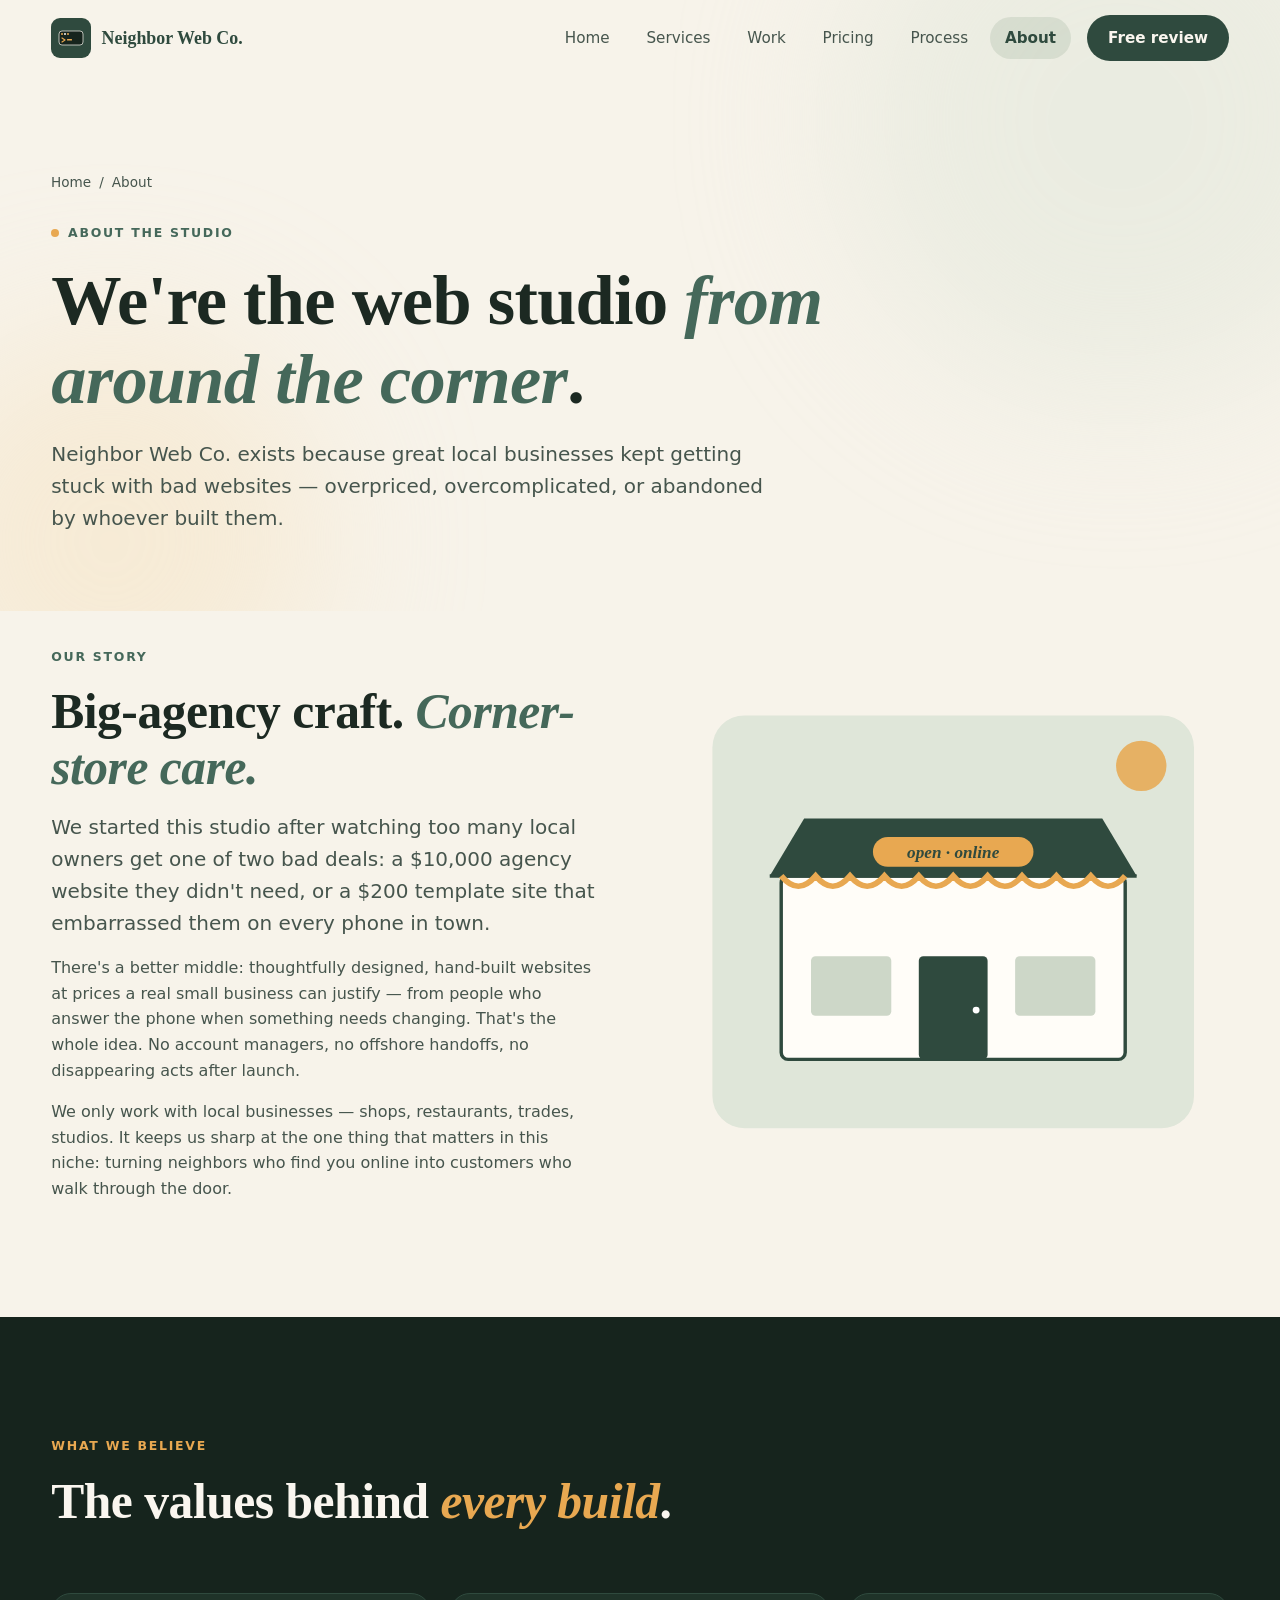
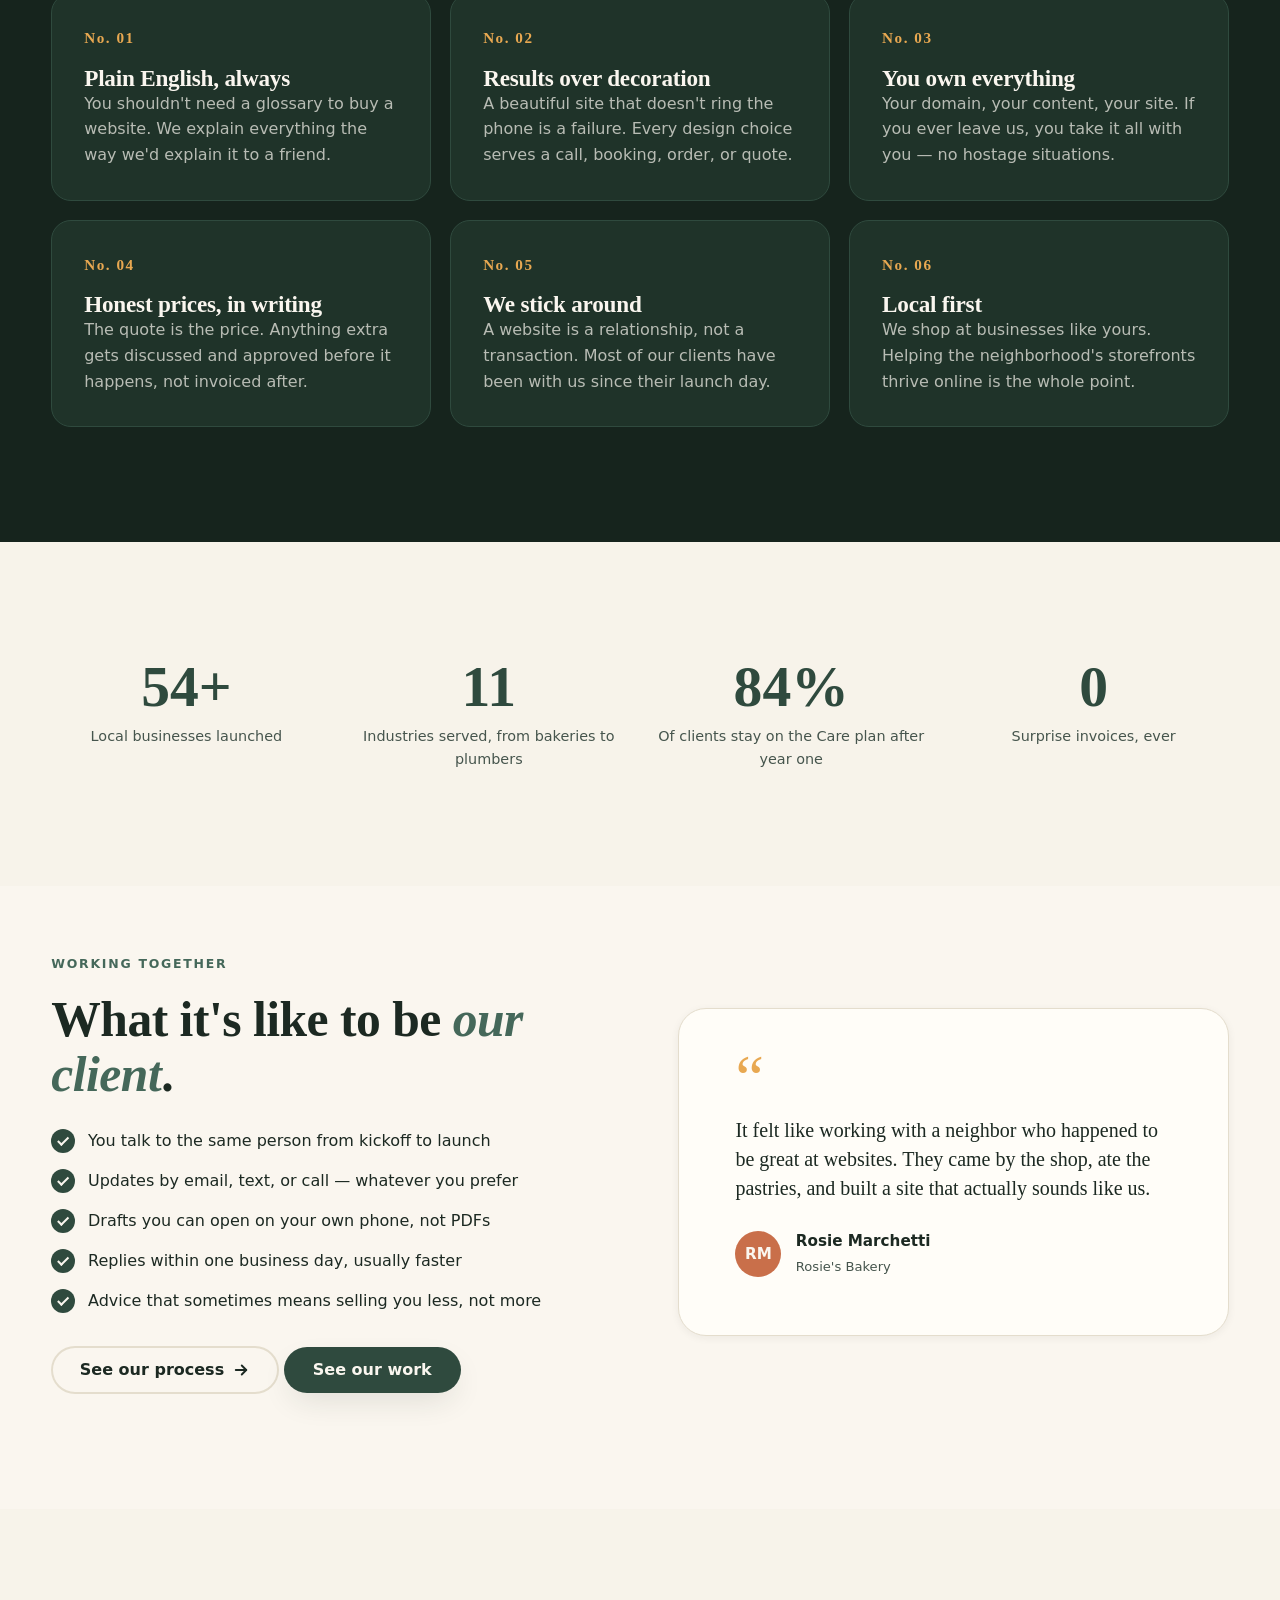
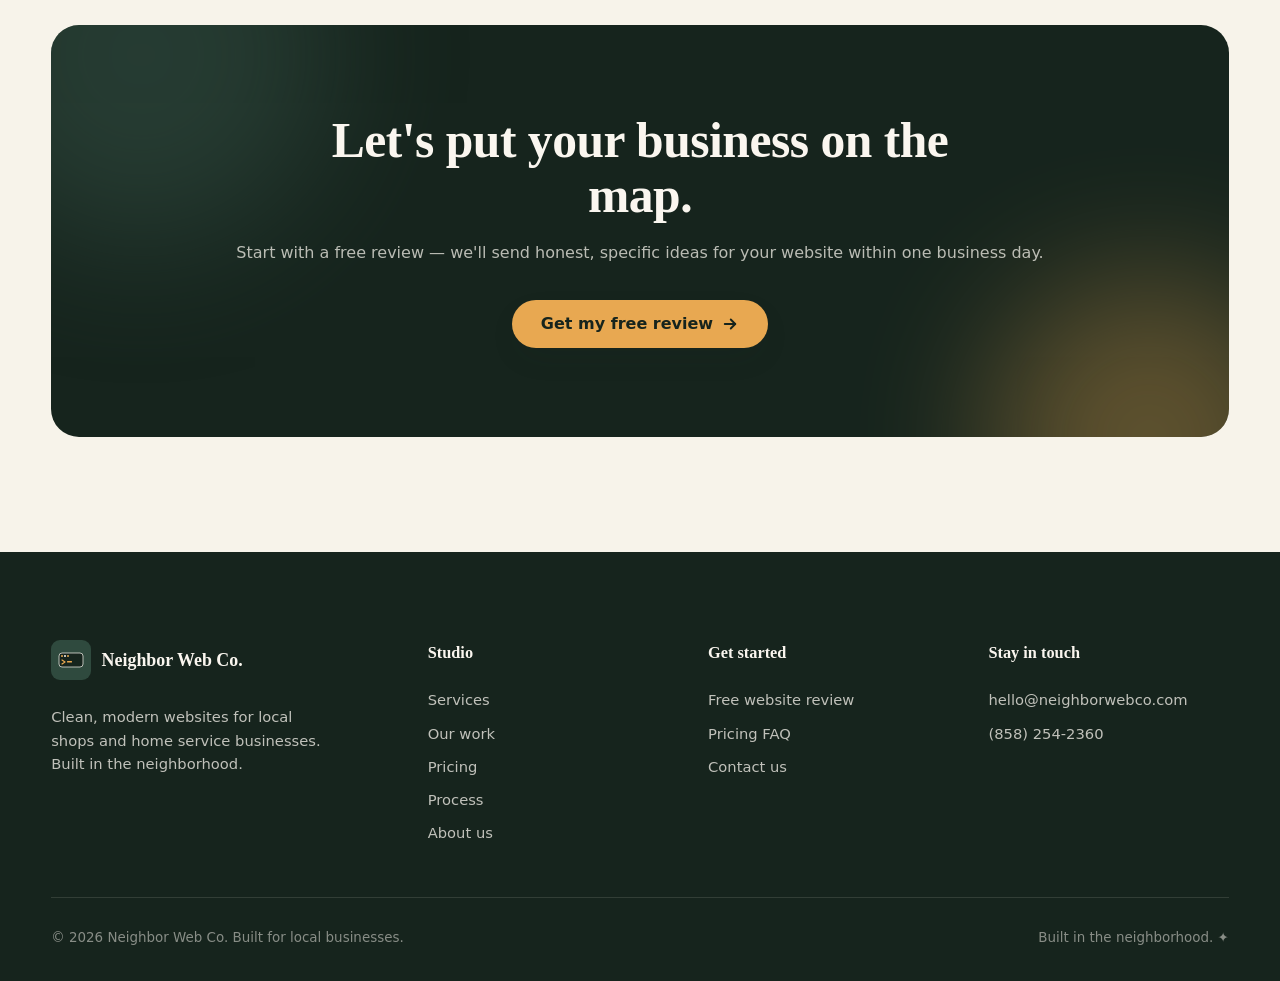
==== commit ce80b949: "Logo" ====
--- a/about.html
+++ b/about.html
@@ -19,7 +19,7 @@
   <header class="site-header" id="siteHeader">
     <div class="container nav-inner">
       <a href="index.html" class="brand" aria-label="Neighbor Web Co. home">
-        <span class="brand-mark" aria-hidden="true"><svg viewBox="0 0 40 40" xmlns="http://www.w3.org/2000/svg"><rect x="0.5" y="0.5" width="39" height="39" rx="11" fill="#faf6ef" stroke="#e4ddcd"/><path d="M6 19 L11.5 13 L17 19 Z" fill="#2f4a3e"/><rect x="7" y="19" width="9" height="9" fill="#2f4a3e"/><path d="M23 19 L28.5 13 L34 19 Z" fill="#2f4a3e"/><rect x="24" y="19" width="9" height="9" fill="#2f4a3e"/><path d="M13.5 15 L20 8.5 L26.5 15 Z" fill="#e8a851"/><rect x="15" y="15" width="10" height="13" fill="#e8a851"/></svg></span>
+        <span class="brand-mark" aria-hidden="true"><svg viewBox="0 0 40 40" xmlns="http://www.w3.org/2000/svg"><rect width="40" height="40" rx="9" fill="#2f4a3e"/><rect x="8" y="13" width="24" height="14" rx="3" fill="#16241d" stroke="#faf6ef" stroke-width="0.7"/><circle cx="11" cy="16" r="1" fill="#e8a851"/><circle cx="14" cy="16" r="1" fill="#faf6ef"/><circle cx="17" cy="16" r="1" fill="#e8a851"/><path d="M11 20 L14 22 L11 24" fill="none" stroke="#e8a851" stroke-width="1.2" stroke-linecap="round" stroke-linejoin="round"/><rect x="16" y="21" width="5" height="1.5" rx="0.5" fill="#e8a851"/></svg></span>
         <span class="brand-name">Neighbor Web Co.</span>
       </a>
       <nav class="primary-nav" aria-label="Primary">
@@ -212,7 +212,7 @@
     <div class="container footer-grid">
       <div class="footer-brand">
         <a href="index.html" class="brand" aria-label="Neighbor Web Co. home">
-          <span class="brand-mark" aria-hidden="true"><svg viewBox="0 0 40 40" xmlns="http://www.w3.org/2000/svg"><rect x="0.5" y="0.5" width="39" height="39" rx="11" fill="#faf6ef" stroke="#e4ddcd"/><path d="M6 19 L11.5 13 L17 19 Z" fill="#2f4a3e"/><rect x="7" y="19" width="9" height="9" fill="#2f4a3e"/><path d="M23 19 L28.5 13 L34 19 Z" fill="#2f4a3e"/><rect x="24" y="19" width="9" height="9" fill="#2f4a3e"/><path d="M13.5 15 L20 8.5 L26.5 15 Z" fill="#e8a851"/><rect x="15" y="15" width="10" height="13" fill="#e8a851"/></svg></span>
+          <span class="brand-mark" aria-hidden="true"><svg viewBox="0 0 40 40" xmlns="http://www.w3.org/2000/svg"><rect width="40" height="40" rx="9" fill="#2f4a3e"/><rect x="8" y="13" width="24" height="14" rx="3" fill="#16241d" stroke="#faf6ef" stroke-width="0.7"/><circle cx="11" cy="16" r="1" fill="#e8a851"/><circle cx="14" cy="16" r="1" fill="#faf6ef"/><circle cx="17" cy="16" r="1" fill="#e8a851"/><path d="M11 20 L14 22 L11 24" fill="none" stroke="#e8a851" stroke-width="1.2" stroke-linecap="round" stroke-linejoin="round"/><rect x="16" y="21" width="5" height="1.5" rx="0.5" fill="#e8a851"/></svg></span>
           <span class="brand-name">Neighbor Web Co.</span>
         </a>
         <p class="footer-desc">Clean, modern websites for local shops and home service businesses. Built in the neighborhood.</p>
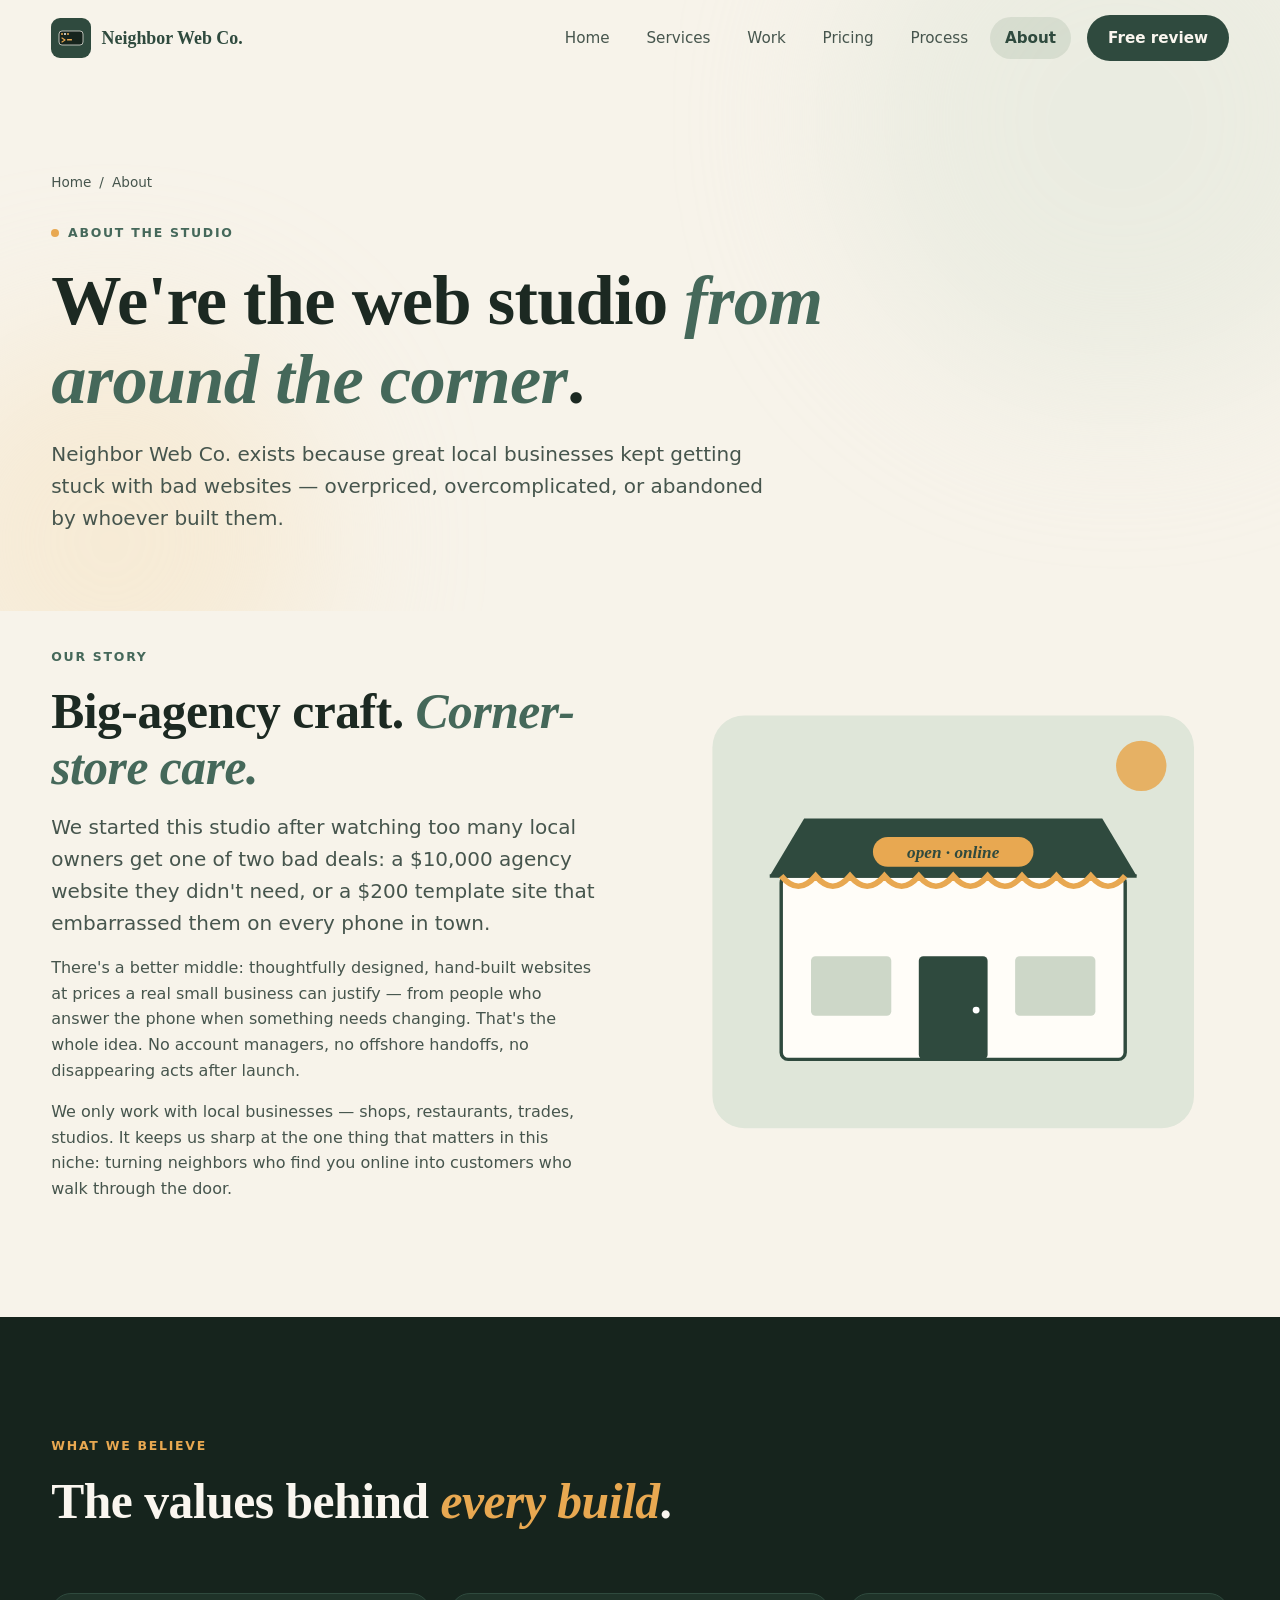
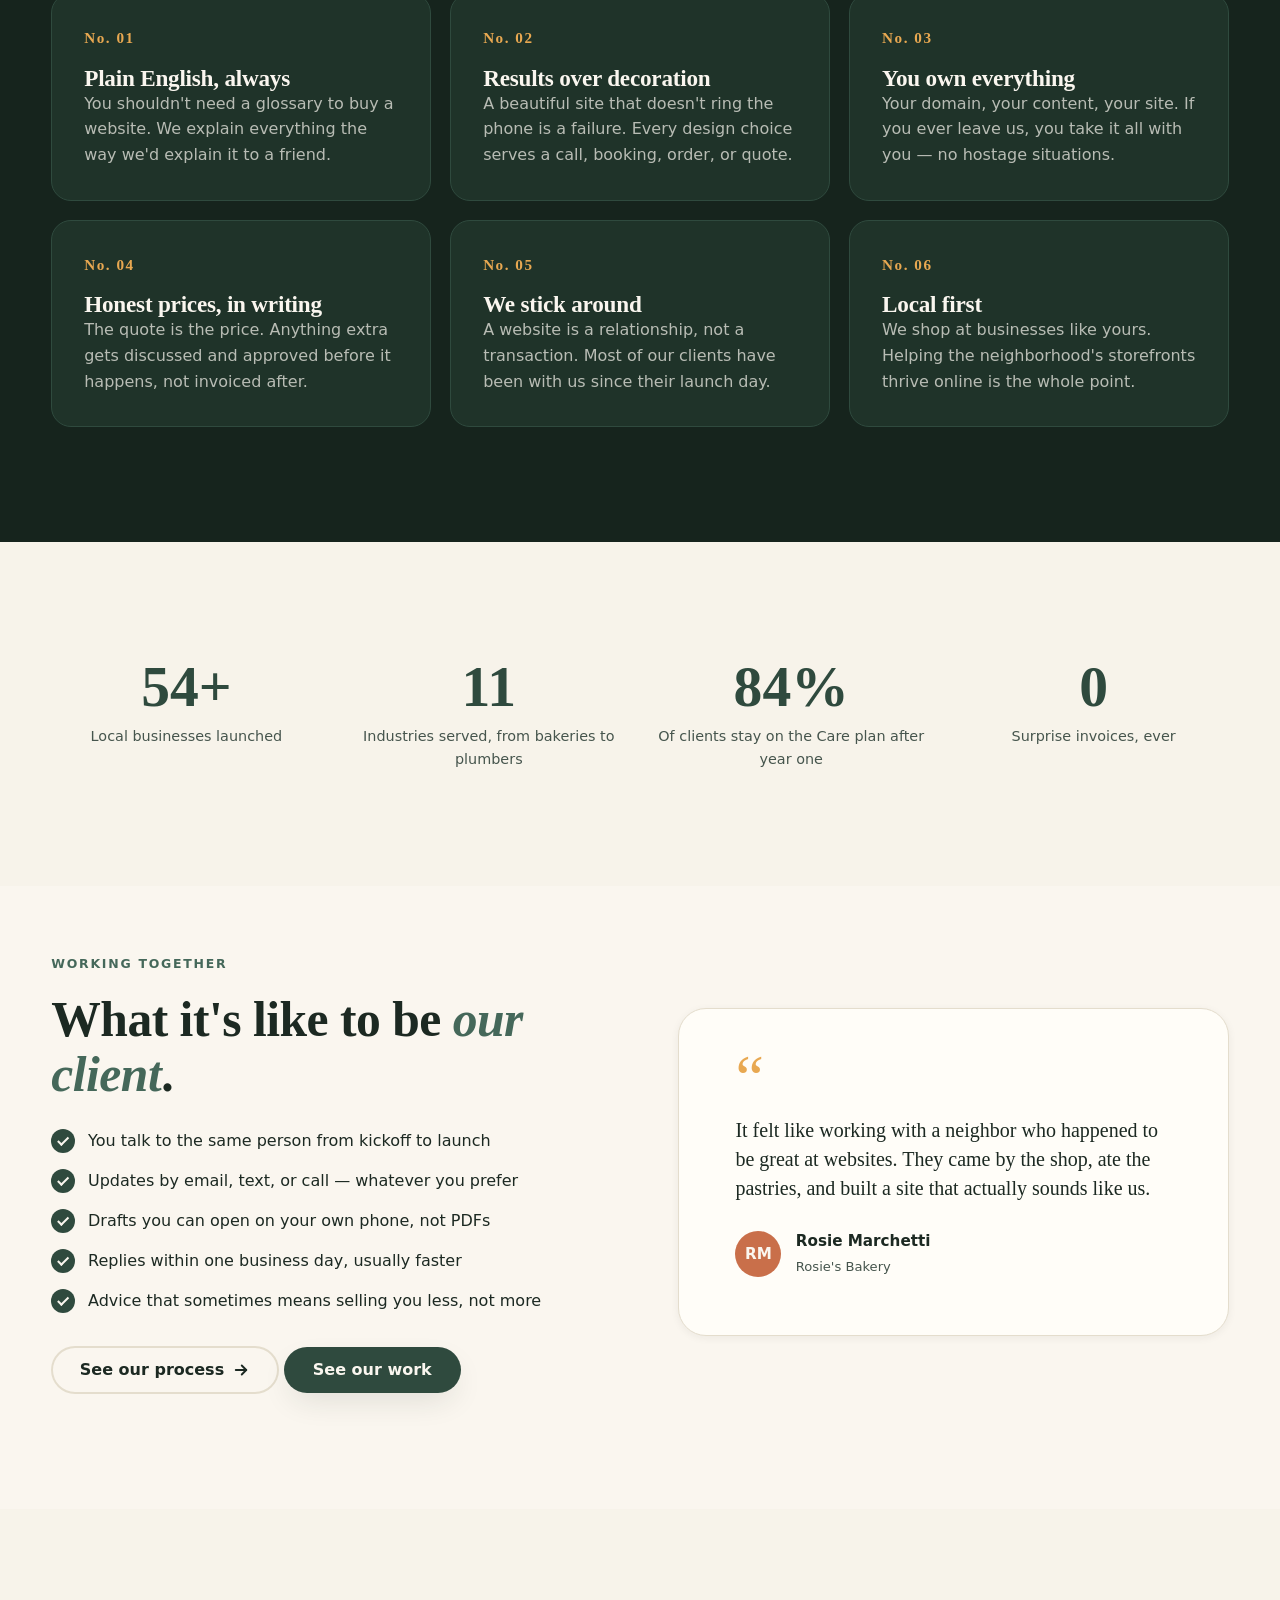
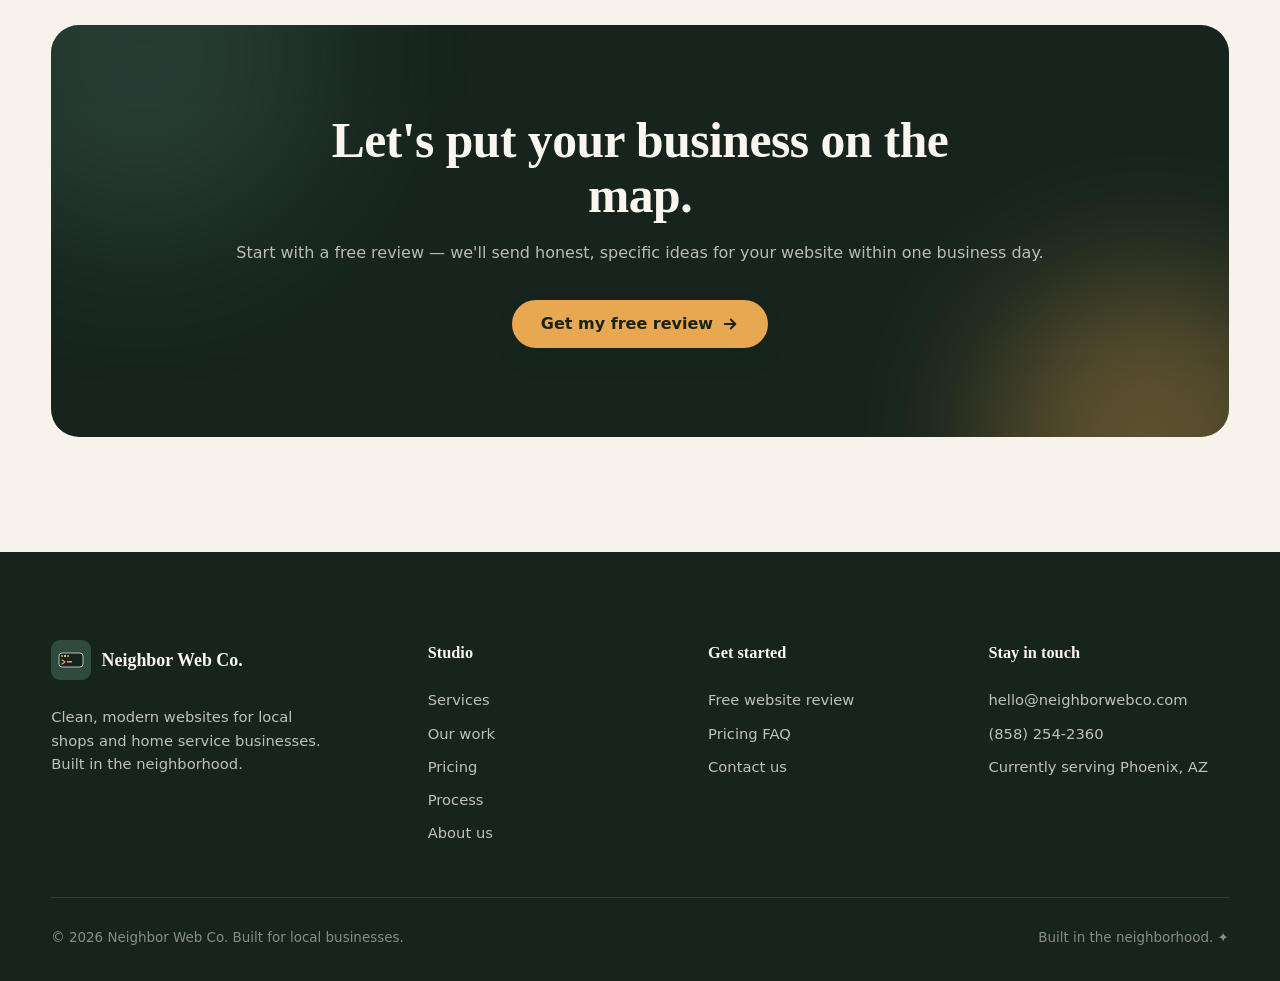
==== commit 937d1770: "phoenix addition" ====
--- a/about.html
+++ b/about.html
@@ -235,7 +235,7 @@
         <h4>Stay in touch</h4>
         <a href="mailto:hello@neighborwebco.com">hello@neighborwebco.com</a>
         <a href="tel:+18582542360">(858) 254-2360</a>
-        
+        <a href="phoenix-web-design.html">Currently serving Phoenix, AZ</a>
       </div>
     </div>
     <div class="container footer-bottom">
--- a/css/styles.css
+++ b/css/styles.css
@@ -378,6 +378,7 @@
   content: ""; width: 11px; height: 6px; border-left: 2.5px solid var(--cream); border-bottom: 2.5px solid var(--cream);
   transform: rotate(-45deg) translate(0.5px, -1px);
 }
+.section-dark .checklist li { color: rgba(250, 246, 239, 0.88); }
 .section-dark .checklist .check { background: var(--amber); }
 .section-dark .checklist .check::after { border-color: var(--green-950); }
 
@@ -653,6 +654,8 @@
 .cta-band h2 { color: var(--cream); position: relative; z-index: 1; max-width: 640px; margin-inline: auto; }
 .cta-band p { color: rgba(250,246,239,0.72); margin-top: 1rem; position: relative; z-index: 1; }
 .cta-band .cta-row { display: flex; flex-wrap: wrap; gap: 0.9rem; justify-content: center; margin-top: 2.2rem; position: relative; z-index: 1; }
+.cta-band .btn-secondary { color: var(--cream); box-shadow: inset 0 0 0 2px rgba(250,246,239,0.4); }
+.cta-band .btn-secondary:hover { box-shadow: inset 0 0 0 2px var(--amber); }
 
 /* ---------- Footer ---------- */
 .site-footer { background: var(--green-950); color: rgba(250,246,239,0.75); padding: clamp(3.5rem, 7vw, 5.5rem) 0 2rem; margin-top: 0; }
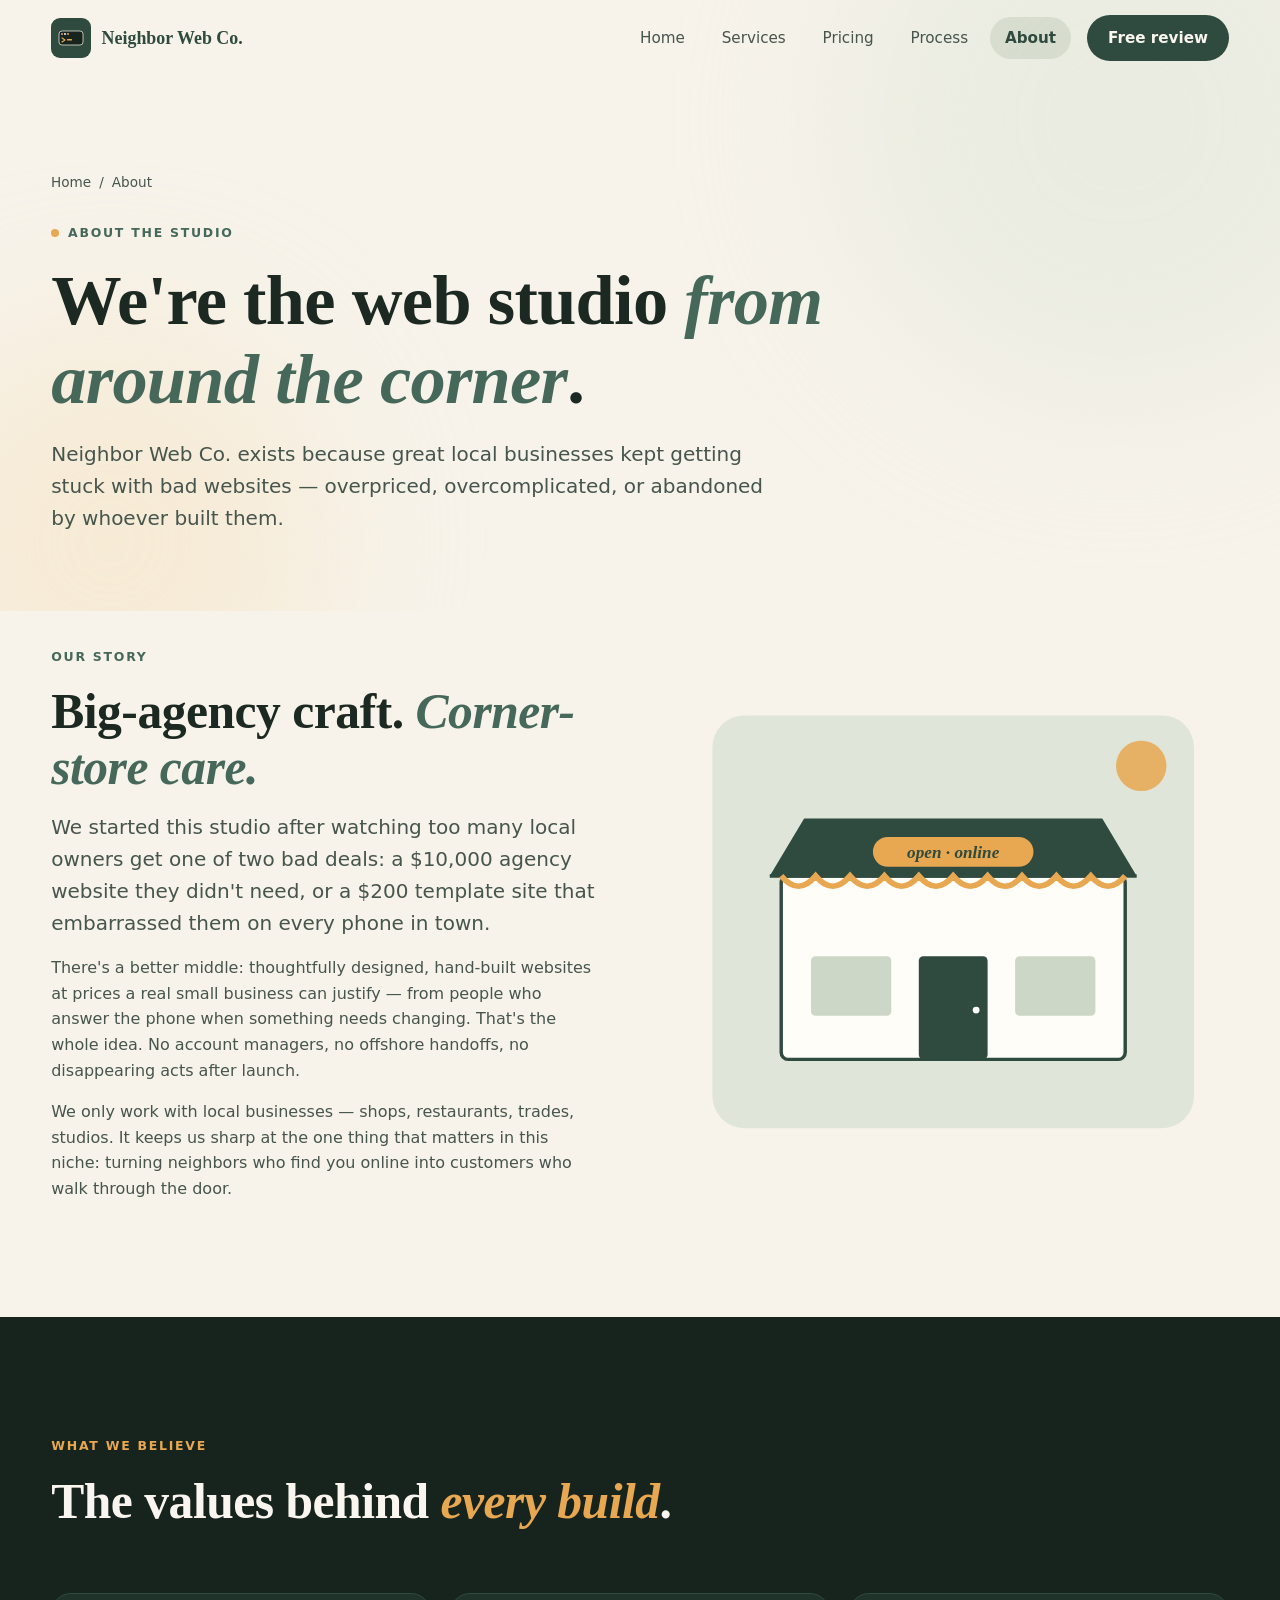
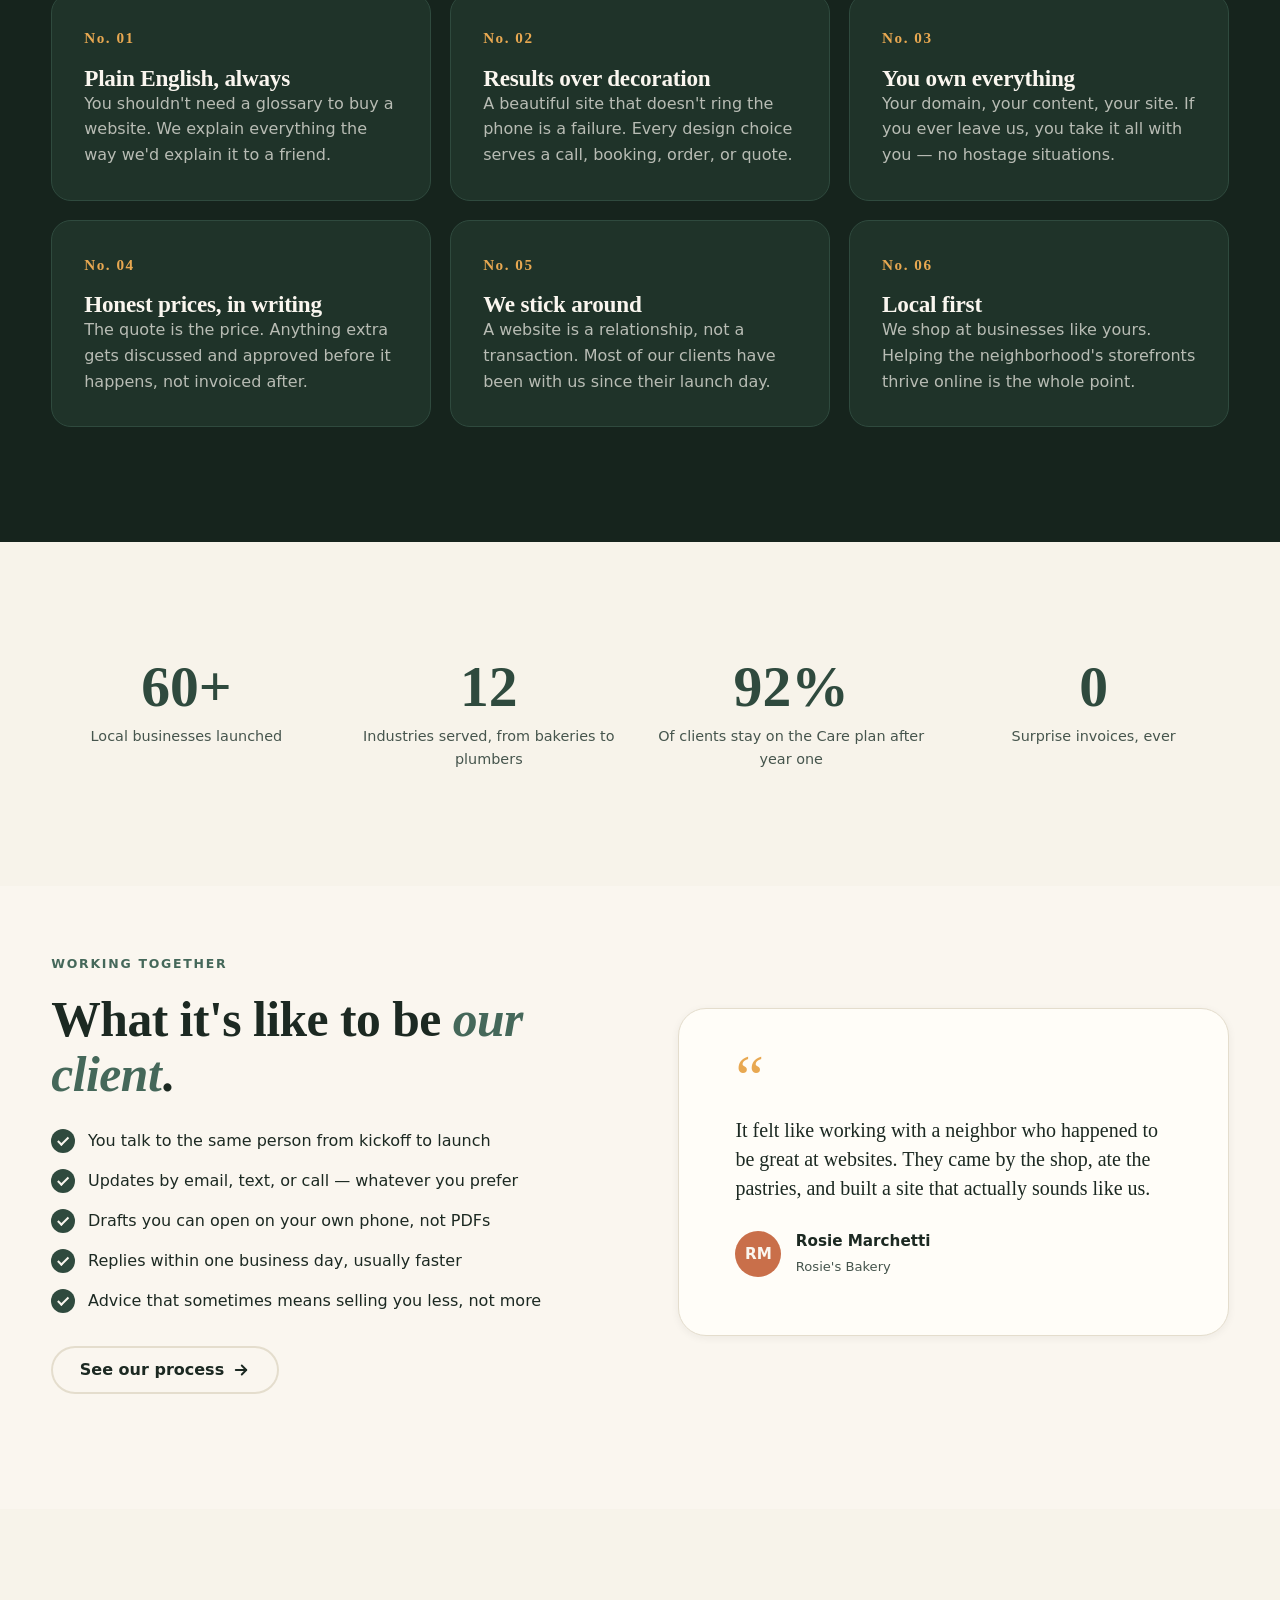
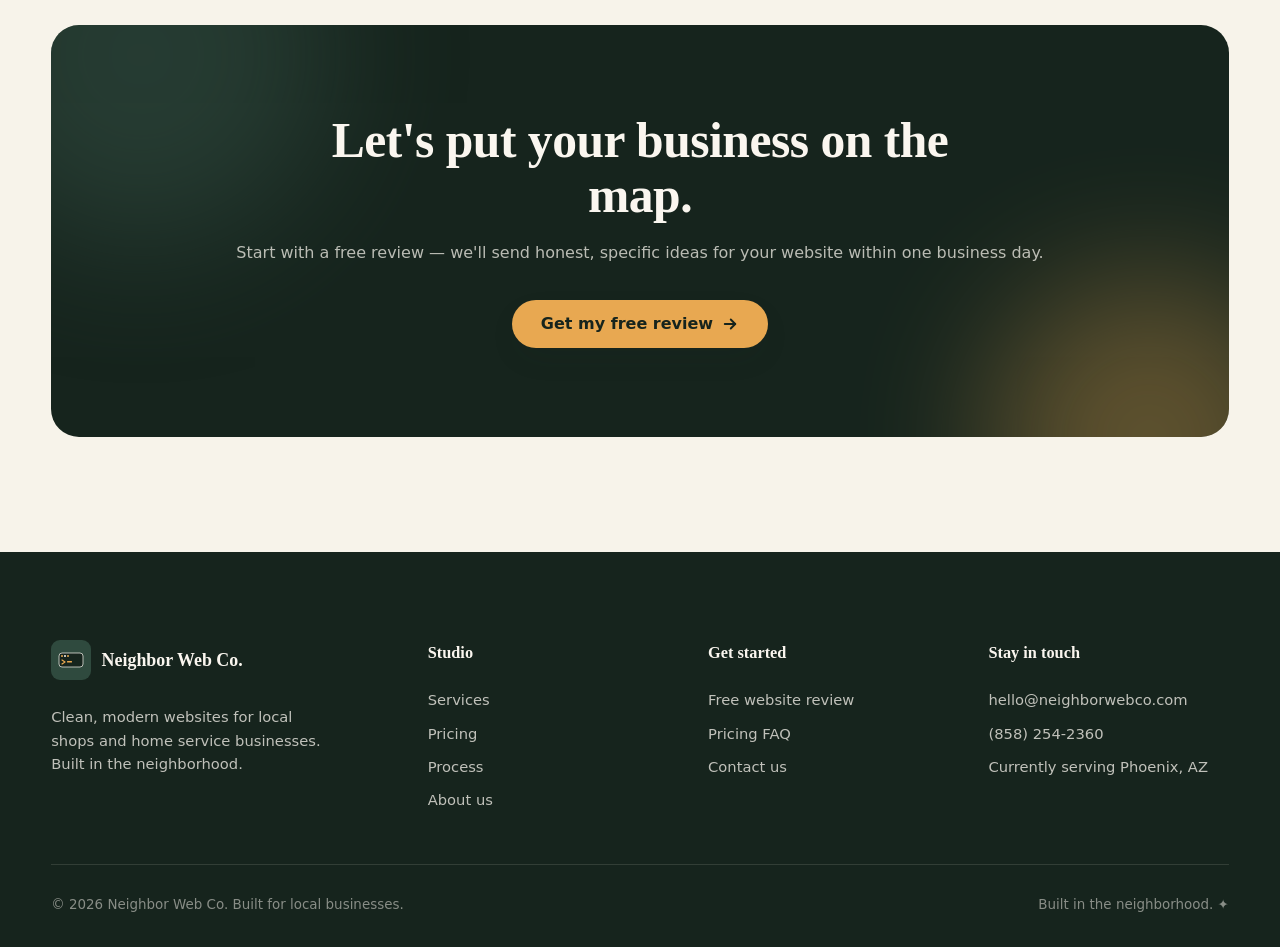
==== commit d66548d8: "WOrk tab remove" ====
--- a/about.html
+++ b/about.html
@@ -25,7 +25,6 @@
       <nav class="primary-nav" aria-label="Primary">
         <a href="index.html">Home</a>
         <a href="services.html">Services</a>
-        <a href="work.html">Work</a>
         <a href="pricing.html">Pricing</a>
         <a href="process.html">Process</a>
         <a href="about.html" aria-current="page">About</a>
@@ -39,7 +38,6 @@
   <div class="mobile-menu" id="mobileMenu">
     <a href="index.html">Home</a>
     <a href="services.html">Services</a>
-    <a href="work.html">Work</a>
     <a href="pricing.html">Pricing</a>
     <a href="process.html">Process</a>
     <a href="about.html" aria-current="page">About</a>
@@ -177,7 +175,6 @@
             <a href="process.html" class="btn btn-secondary">See our process
               <svg viewBox="0 0 24 24" fill="none" stroke="currentColor" stroke-width="2.5" stroke-linecap="round" stroke-linejoin="round"><path d="M5 12h14"/><path d="m13 6 6 6-6 6"/></svg>
             </a>
-            <a href="work.html" class="btn btn-primary">See our work</a>
           </div>
         </div>
         <div data-reveal="right">
@@ -220,7 +217,6 @@
       <div class="footer-col">
         <h4>Studio</h4>
         <a href="services.html">Services</a>
-        <a href="work.html">Our work</a>
         <a href="pricing.html">Pricing</a>
         <a href="process.html">Process</a>
         <a href="about.html">About us</a>
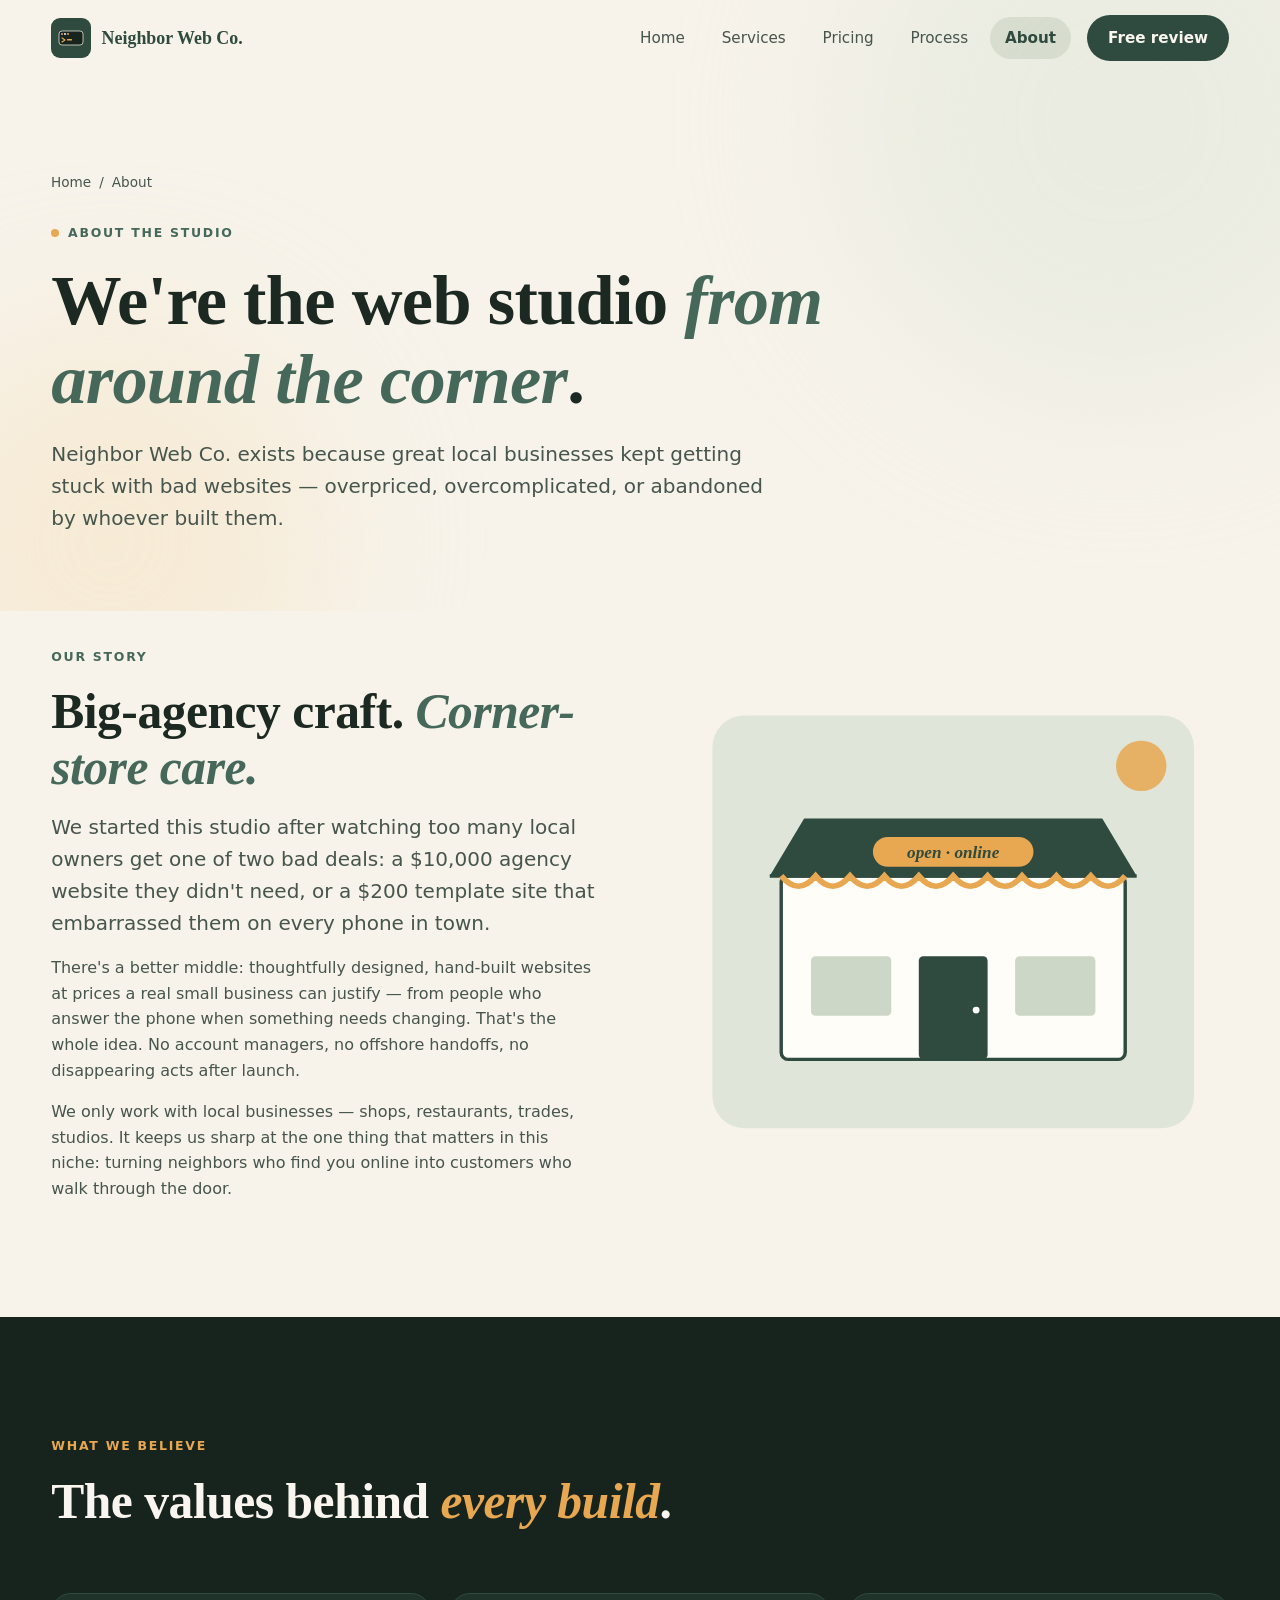
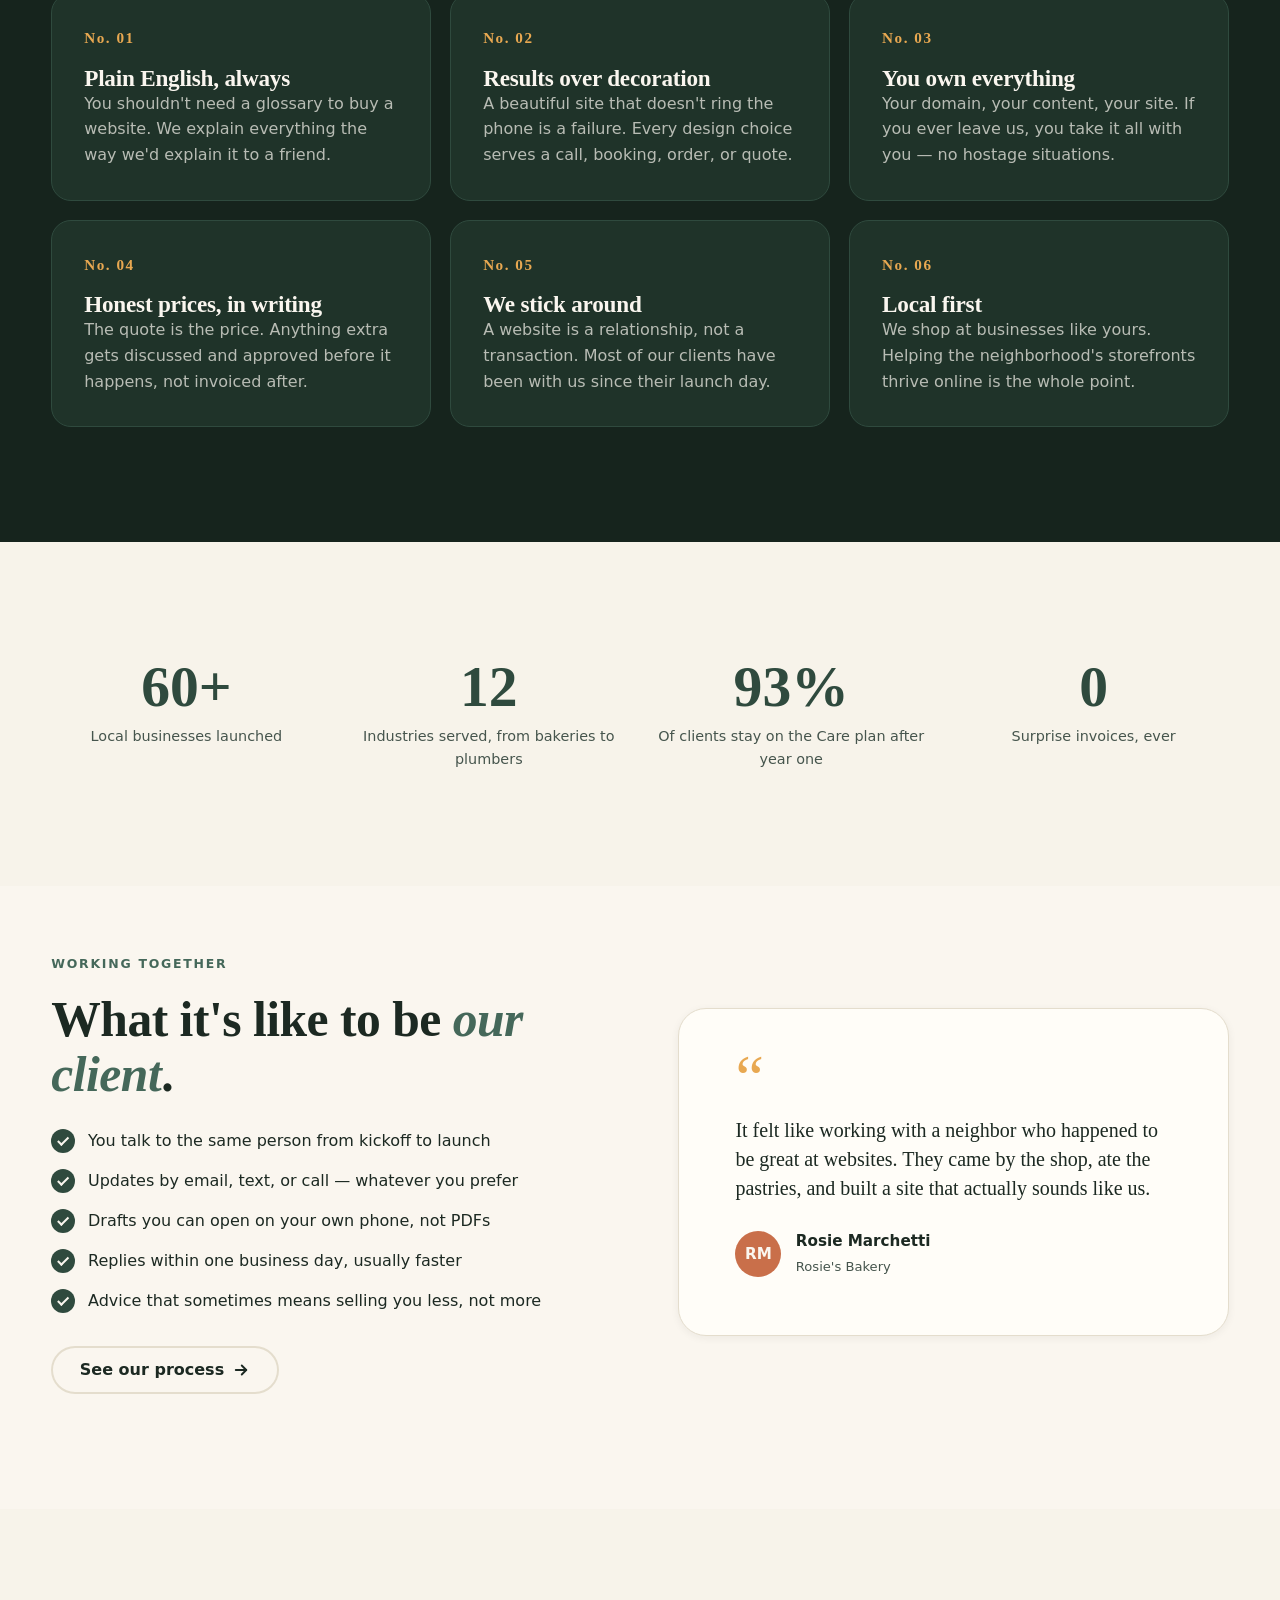
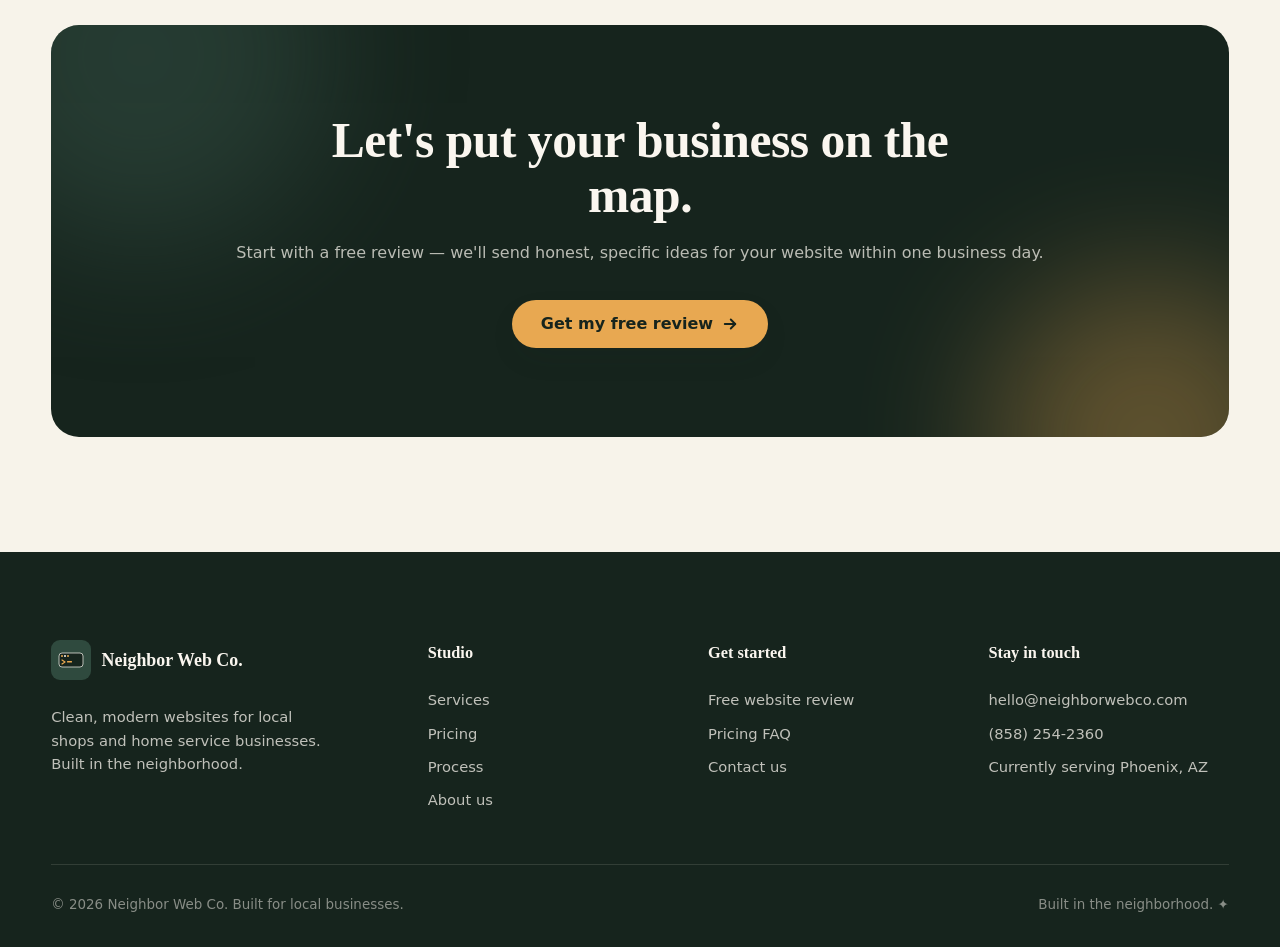
==== commit cfda56d0: "browser tab logo update" ====
--- a/about.html
+++ b/about.html
@@ -11,7 +11,7 @@
   <link rel="preconnect" href="https://fonts.gstatic.com" crossorigin />
   <link href="https://fonts.googleapis.com/css2?family=Fraunces:ital,opsz,wght@0,9..144,400..700;1,9..144,400..700&family=Inter:wght@400;500;600;700&display=swap" rel="stylesheet" />
   <link rel="stylesheet" href="css/styles.css" />
-  <link rel="icon" href="data:image/svg+xml,%3Csvg xmlns='http://www.w3.org/2000/svg' viewBox='0 0 32 32'%3E%3Crect width='32' height='32' rx='8' fill='%23425c50'/%3E%3Cpath d='M8 20 L8 14 L12 11 L16 14 L16 20 Z M16 20 L16 12 L20 9 L24 12 L24 20 Z' fill='none' stroke='%23faf6ef' stroke-width='1.8' stroke-linejoin='round'/%3E%3C/svg%3E" />
+  <link rel="icon" href="data:image/svg+xml,%3Csvg xmlns='http://www.w3.org/2000/svg' viewBox='0 0 32 32'%3E%3Crect width='32' height='32' rx='7' fill='%232f4a3e'/%3E%3Crect x='6' y='10' width='20' height='12' rx='2' fill='%2316241d' stroke='%23faf6ef' stroke-width='0.6'/%3E%3Ccircle cx='9' cy='13' r='0.9' fill='%23e8a851'/%3E%3Ccircle cx='12' cy='13' r='0.9' fill='%23faf6ef'/%3E%3Ccircle cx='15' cy='13' r='0.9' fill='%23e8a851'/%3E%3Cpath d='M9 17 L11 18.5 L9 20' fill='none' stroke='%23e8a851' stroke-width='1' stroke-linecap='round' stroke-linejoin='round'/%3E%3Crect x='13' y='17.5' width='4' height='1.2' rx='0.4' fill='%23e8a851'/%3E%3C/svg%3E" />
 </head>
 <body>
   <div class="progress-bar" id="progressBar" aria-hidden="true"></div>
